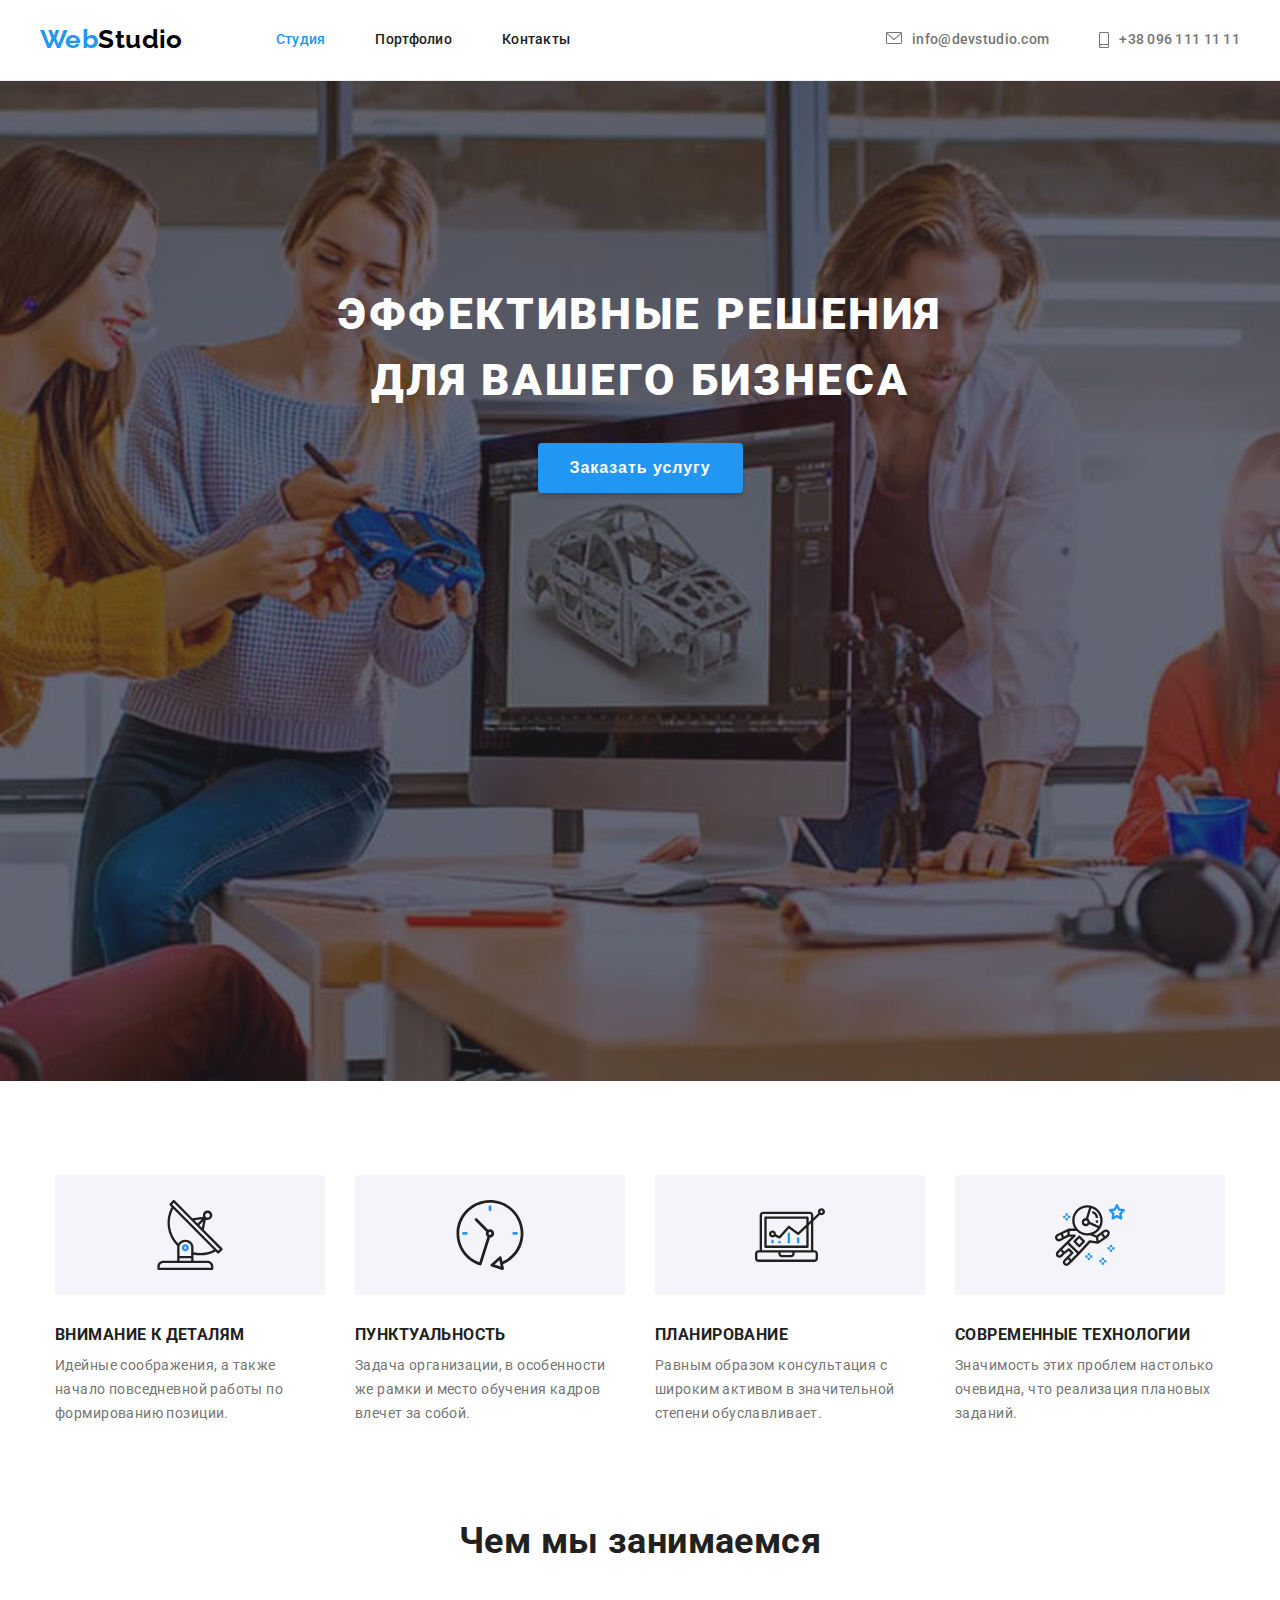
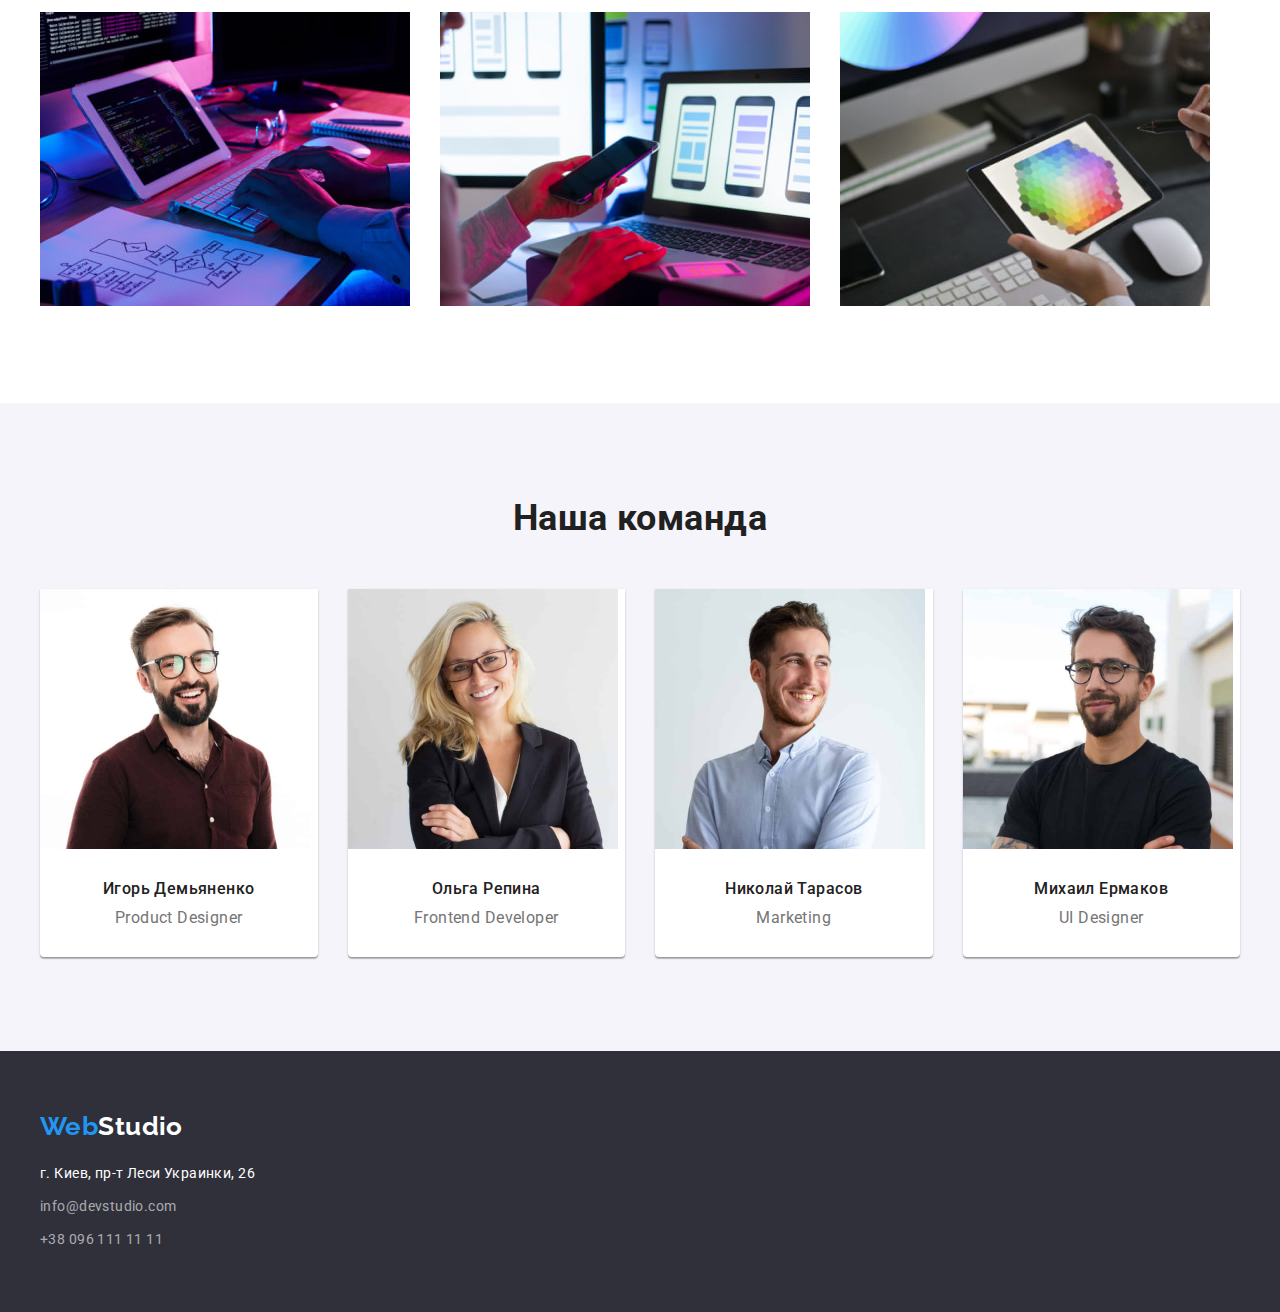
==== index.html @ 9d06c132 "add icons for features" ====
<!DOCTYPE html>
<html lang="ru">
  <head>
    <meta charset="UTF-8" />
    <meta http-equiv="X-UA-Compatible" content="IE=edge" />
    <meta name="viewport" content="width=device-width, initial-scale=1.0" />
    <title>Webstudio</title>
    <link rel="preconnect" href="https://fonts.googleapis.com" />
    <link rel="preconnect" href="https://fonts.gstatic.com" crossorigin />
    <link
      href="https://fonts.googleapis.com/css2?family=Raleway:wght@700&family=Roboto:wght@400;500;700;900&display=swap"
      rel="stylesheet"
    />
    <link
      rel="stylesheet"
      href="https://cdnjs.cloudflare.com/ajax/libs/modern-normalize/1.1.0/modern-normalize.min.css"
      integrity="sha512-wpPYUAdjBVSE4KJnH1VR1HeZfpl1ub8YT/NKx4PuQ5NmX2tKuGu6U/JRp5y+Y8XG2tV+wKQpNHVUX03MfMFn9Q=="
      crossorigin="anonymous"
      referrerpolicy="no-referrer"
    />
    <link rel="stylesheet" href="./css/styles.css " />
  </head>
  <body>
    <!-- Шапка сайта -->
    <header class="header">
      <div class="navigation container">
        <nav class="header-nav">
          <a class="logo logo-header" href="./index.html" lang="en">
            Web<span class="accent-logo">Studio</span>
          </a>
          <ul class="site-nav list">
            <li class="nav-item">
              <a href="./index.html" class="nav-link current link">Студия</a>
            </li>
            <li class="nav-item">
              <a href="./portfolio.html" class="nav-link link">Портфолио</a>
            </li>
            <li class="nav-item">
              <a href="" class="nav-link link">Контакты</a>
            </li>
          </ul>
        </nav>
        <ul class="contacts-nav contacts-nav-menu">
          <li class="contacts-item link">
            <a href="mailto:info@devstudio.com" class="contacts-link contacts-logo-list"
              >info@devstudio.com</a
            >
          </li>
          <li class="contacts-item link">
            <a href="tel:+380961111111" class="contacts-link contacts-logo-phone"
              >+38 096 111 11 11</a
            >
          </li>
        </ul>
      </div>
    </header>

    <main>
      <!-- Герой -->
      <section class="hero overlay">
        <div class="container">
          <h1 class="hero-title">Эффективные решения для вашего бизнеса</h1>
          <button type="button" class="hero-button">Заказать услугу</button>
        </div>
      </section>
      <!--Наши преимущества-->
      <section class="features">
        <div class="container">
          <h2 class="visually-hidden">Особенности</h2>
          <ul class="features-menu list">
            <li class="features-item features-item-antena">
              <h3 class="text-title">Внимание к деталям</h3>
              <p class="text-submit">
                Идейные соображения, а также начало повседневной работы по
                формированию позиции.
              </p>
            </li>
            <li class="features-item features-item-clock">
              <h3 class="text-title">Пунктуальность</h3>
              <p class="text-submit">
                Задача организации, в особенности же рамки и место обучения
                кадров влечет за собой.
              </p>
            </li>
            <li class="features-item features-item-diagram">
              <h3 class="text-title">Планирование</h3>
              <p class="text-submit">
                Равным образом консультация с широким активом в значительной
                степени обуславливает.
              </p>
            </li>
            <li class="features-item features-item-astronavt">
              <h3 class="text-title">Современные технологии</h3>
              <p class="text-submit">
                Значимость этих проблем настолько очевидна, что реализация
                плановых заданий.
              </p>
            </li>
          </ul>
        </div>
      </section>
      <!--Чем мы занимаемся-->
      <section class="work">
        <div class="container">
          <h2 class="work-title">Чем мы занимаемся</h2>
          <ul class="work-menu list">
            <li class="work-image">
              <img
                src="./images/programer-working-his-desk.jpg"
                alt="программист работает за компьютером"
                style="width: 370px; height: 294px"
              />
            </li>
            <li class="work-image">
              <img
                src="./images/designers-are-developing-application-smartphones.jpg"
                alt="дизайнер разрабатывает дизайн для телефона"
                style="width: 370px; height: 294px"
              />
            </li>
            <li class="work-image">
              <img
                src="./images/creative-artist-web-design-with-working-colour.jpg"
                alt="вебдизайнер работает над цветом"
                style="width: 370px; height: 294px"
              />
            </li>
          </ul>
        </div>
      </section>
      <!--Наша команда-->
      <section class="team">
        <div class="container">
          <h2 class="team-title">Наша команда</h2>
          <ul class="menu-team list">
            <li class="team-item">
              <img
                class="card-image"
                src="./images/igor.jpg"
                alt="Игорь Демьяненко"
                style="width: 270px; height: 260px"
              />
              <div class="team-item-card">
                <h3 class="team-heading">Игорь Демьяненко</h3>
                <p lang="en" class="team-text">Product Designer</p>
              </div>
            </li>
            <li class="team-item">
              <img
                class="card-image"
                src="./images/olga.jpg"
                alt="Ольга Репина"
                style="width: 270px; height: 260px"
              />
              <div class="team-item-card">
                <h3 class="team-heading">Ольга Репина</h3>
                <p lang="en" class="team-text">Frontend Developer</p>
              </div>
            </li>
            <li class="team-item">
              <img
                class="card-image"
                src="./images/nicholas.jpg"
                alt="Николай Тарасов"
                style="width: 270px; height: 260px"
              />
              <div class="team-item-card">
                <h3 class="team-heading">Николай Тарасов</h3>
                <p lang="en" class="team-text">Marketing</p>
              </div>
            </li>
            <li class="team-item">
              <img
                class="card-image"
                src="./images/michael.jpg"
                alt="Михаил Ермаков"
                style="width: 270px; height: 260px"
              />
              <div class="team-item-card">
                <h3 class="team-heading">Михаил Ермаков</h3>
                <p lang="en" class="team-text">UI Designer</p>
              </div>
            </li>
          </ul>
        </div>
      </section>
    </main>

    <!--Футер-->
    <footer class="footer">
      <div class="footer-conteiner container">
        <a class="footer-logo logo" href="./index.html" lang="en">
          Web<span class="accent-logo">Studio</span>
        </a>
        <address class="address">
          <ul class="address-menu list">
            <li class="address-item">
              <a
                href="https://www.google.com/maps/place/%D0%B1%D1%83%D0%BB.+%D0%9B%D0%B5%D1%81%D0%B8+%D0%A3%D0%BA%D1%80%D0%B0%D0%B8%D0%BD%D0%BA%D0%B8,+26,+%D0%9A%D0%B8%D0%B5%D0%B2,+02000/@50.4265807,30.5361971,17z/data=!3m1!4b1!4m5!3m4!1s0x40d4cf0e033ecbe9:0x57a4dffefec77da0!8m2!3d50.4265807!4d30.5383858"
                class="link-map"
                target="_blank"
                rel="noopener noreferrer"
              >
                г. Киев, пр-т Леси Украинки, 26</a
              >
            </li>
            <li class="address-item">
              <a href="mailto:info@devstudio.com" class="footer-link"
                >info@devstudio.com
              </a>
            </li>
            <li class="address-item">
              <a href="tel:+380961111111" class="footer-link">
                +38 096 111 11 11
              </a>
            </li>
          </ul>
        </address>
      </div>
    </footer>
  </body>
</html>
---- css/styles.css ----
/*Палитра основных цветов*/
:root {
  --primary-text-color: #757575;
  --title-text-color: #212121;
  --accent-color: #2196f3;
  --hero-but-hover: #188ce8;
  --logo-black-color: #000000;
  --logo-bg-white-color: #ffffff;
  --hero-footer-bg-color: #2f303a;
  --secondary-bg-color: #f5f4fa;
  --button-bg-color: #f5f4fa;
  --work-bg-color: #e5e5e5;
  --border-header: #ececec;
}

h1,
h2,
h3,
h4,
h5,
h6,
p,
ul {
  margin-top: 0;
  margin-bottom: 0;
  padding: 0;
}
.container {
  width: 1200px;
  padding-left: 15px;
  padding-right: 15px;
  margin: 0 auto;
}
/* outline: 2px solid tomato; */
body {
  margin: 0 auto;

  background-color: var(--logo-bg-white-color);
  color: var(--title-text-color);
  font-family: Roboto, sans-serif;
  font-size: 14px;
  letter-spacing: 0.03em;
}
/* hover focus */
.link:hover,
.link:focus,
.contacts-link:hover,
.contacts-link:focus,
.site-nav .link:hover,
.site-nav .link:focus,
.footer .link-map:hover,
.footer .link-map:focus,
.address-menu .footer-link:hover,
.address-menu .footer-link:focus {
  color: var(--accent-color);
}
.link.current {
  color: var(--accent-color);
}
.visually-hidden {
  position: absolute;
  width: 1px;
  height: 1px;
  margin: -1px;
  border: 0;
  padding: 0;
  white-space: nowrap;
  clip-path: inset(100%);
  clip: rect(0 0 0 0);
  overflow: hidden;
}
.link {
  text-decoration: none;
}
/* Шапка сайта */
.logo {
  color: var(--accent-color);
  font-family: Raleway, sans-serif;
  font-weight: 700;
  font-size: 26px;
  line-height: 1.19;
  text-decoration: none;
}
.accent-logo {
  color: var(--logo-black-color);
}
.footer .accent-logo {
  color: var(--logo-bg-white-color);
}
.header {
  border-bottom: 1px solid;
  border-color: var(--border-header);
}
.navigation {
  display: flex;
  align-items: center;
}
/*Навигация */
.header-nav {
  display: flex;
  align-items: center;
}
.logo-header {
  padding-top: 24px;
  padding-bottom: 25px;
}
.site-nav {
  display: flex;
  margin-left: 93px;
}
.site-nav .nav-item:not(:last-child) {
  margin-right: 50px;
}
.nav-link,
.contacts-link {
  display: block;
  padding-top: 32px;
  padding-bottom: 32px;

  font-weight: 500;
  font-size: 14px;
  line-height: 1.14;
  letter-spacing: 0.02em;
  color: var(--title-text-color);
}

.contacts-nav,
.contacts-link {
  display: inline-flex;
  color: var(--primary-text-color);
  text-decoration: none;
  list-style: none;
}
.contacts-link::before {
  content: '';
  width: 16px;
  height: 12px;
  margin-right: 10px;
  background-repeat: no-repeat;
  background-color: #fff;
  background-size: contain;
}
.contacts-logo-list::before {
  background-image: url(../images/background-images/envelope.svg);
}
.contacts-logo-phone::before {
  background-image: url(../images/background-images/smartphone.svg);
  width: 10px;
  height: 16px;
}
.contacts-nav-menu {
  display: flex;
  margin-left: auto;
}
.contacts-nav-menu .contacts-item:not(:last-child) {
  margin-right: 50px;
}
.current {
  color: var(--accent-color);
}

/*Герой*/
.hero,
.footer {
  background-color: var(--hero-footer-bg-color);
}
.hero {
  display: flex;
  flex-direction: column;
  padding-top: 200px;
  padding-bottom: 200px;
  margin-top: 0;
  /* margin-bottom: 94px; */
  min-height: 600px;
  text-align: center;
}
.overlay {
  max-width: 1600px;
  margin-left: auto;
  margin-right: auto;
  height: 600px;
  background-image: linear-gradient(
      to right,
      rgba(47, 48, 58, 0.4),
      rgba(47, 48, 58, 0.4)
    ),
    url('../images/./background-images/team.jpg');
  background-repeat: no-repeat;
  background-position: center;
  background-size: cover;
  /* outline: 1px solid black */
}
.hero-title {
  width: 696px;
  min-height: 120px;
  margin: 0 auto 30px auto;

  color: var(--logo-bg-white-color);
  font-weight: 900;
  font-size: 44px;
  line-height: 1.5;
  letter-spacing: 0.06em;
  text-transform: uppercase;
}
.hero-button {
  padding: 10px 32px;
  min-height: 50px;

  background-color: var(--accent-color);
  color: var(--logo-bg-white-color);
  font-weight: 700;
  font-size: 16px;
  line-height: 1.87;
  letter-spacing: 0.06em;
  cursor: pointer;
  border: transparent;
  border-radius: 4px;
  text-align: center;
  box-shadow: 0px 4px 4px rgba(0, 0, 0, 0.15);
}
.hero-button:hover,
.hero-button:focus {
  color: var(--logo-bg-white-color);
  background-color: var(--hero-but-hover);
}
/*Наши преимущества*/
.list,
.team,
.filter,
.work-list {
  list-style: none;
}
.features {
  padding-top: 94px;
  padding-bottom: 94px;
}
.features-menu {
  display: flex;
  justify-content: center;
  padding: 0;
}
.features-item {
  width: 270px;
}
.features-item::before {
  display: block;
  content: '';
  height: 120px;
  background-size: auto;
  margin-bottom: 30px;
  background-repeat: no-repeat;
  background-position: center;
  background-color: var(--button-bg-color);
  border-radius: 4px;
}
.features-item-antena::before {
  background-image: url(../images/background-images/antenna.svg);
}
.features-item-clock::before {
  background-image: url(../images/background-images/clock.svg);
}
.features-item-diagram::before {
  background-image: url(../images/background-images/diagram.svg);
}
.features-item-astronavt::before {
  background-image: url(../images/background-images/astronaut.svg);
}
.features-menu .features-item:not(:last-child) {
  margin-right: 30px;
}
.text-title {
  margin-bottom: 10px;

  font-weight: 700;
  line-height: 1.17;
  text-transform: uppercase;
}
.text-submit {
  line-height: 1.71;
  color: var(--primary-text-color);
}

/*Чем мы занимаемся*/
.work {
  padding-bottom: 94px;
}
.work-title {
  margin-bottom: 50px;

  font-weight: 700;
  font-size: 36px;
  line-height: 1.17;
  text-align: center;
}
.work-menu {
  display: flex;
  text-align: center;
  margin: 0px -30px 0px 0px;
  padding: 0px;
}
.work-menu .work-image:not(:last-child) {
  margin-right: 30px;
}
.work-image {
  display: block;
  height: auto;
}
.text-submite {
  color: var(--primary-text-color);
  line-height: 1.71;
}
/*Наша команда*/
.team {
  padding-top: 94px;
  padding-bottom: 94px;

  background-color: var(--secondary-bg-color);
}
.team-title {
  min-height: 42px;
  margin-bottom: 50px;
  font-weight: 700;
  font-size: 36px;
  line-height: 1.17;
  text-align: center;
}
.menu-team {
  display: flex;
  margin-left: -30px;
  margin-bottom: -30px;
}
.team-item {
  flex-basis: calc(100% / 4 - 30px);
  margin-left: 30px;
  margin-bottom: 30px;
  background-color: var(--logo-bg-white-color);
  width: 270px;
  border-radius: 0px 0px 4px 4px;
  box-shadow: 0px 1px 3px rgba(0, 0, 0, 0.12), 0px 1px 1px rgba(0, 0, 0, 0.14),
    0px 2px 1px rgba(0, 0, 0, 0.2);
}
.team-item-card {
  padding-top: 30px;
  padding-bottom: 30px;
}
.card-image {
  display: block;
}
.team-heading {
  margin-bottom: 10px;
  font-weight: 500;
  font-size: 16px;
  line-height: 1.19;
  text-align: center;
  color: var(--title-text-color);
}
.team-text {
  font-size: 16px;
  line-height: 1.19;
  color: var(--primary-text-color);
  margin: 0;
  text-align: center;
}

/*Портфолио*/
.portfolio {
  padding-top: 94px;
  padding-bottom: 94px;
}
.filter {
  display: flex;
  justify-content: center;
  margin-bottom: 50px;
  list-style: none;
}
.filter-item:not(:last-child) {
  margin-right: 8px;
}
.text-portfolio {
  font-size: 16px;
  line-height: 1.87;
  color: var(--primary-text-color);
}
/* Кнопки */
.button {
  font-family: 'Roboto';
  font-weight: 500;
  line-height: 1.63;
  border-radius: 4px;
  padding: 6px 22px;
  min-width: 73px;
  /* display: inline-block; */
  border: none;
  color: var(--logo-bg-white-color);
  background-color: var(--accent-color);
  text-align: center;
  cursor: pointer;
}
.button-primary,
.button-secondary {
  font-weight: 500;
  font-size: 16px;
  line-height: 1.62;
  letter-spacing: 0.03em;
}
.button-primary:hover,
.button-primary:focus {
  background-color: var(--button-bg-color);
  color: var(--title-text-color);
  box-shadow: 0px 3px 1px rgba(0, 0, 0, 0.1), 0px 1px 2px rgba(0, 0, 0, 0.08),
    0px 2px 2px rgba(0, 0, 0, 0.12);
}
.button-secondary:hover,
.button-secondary:focus {
  color: var(--logo-bg-white-color);
  background-color: var(--accent-color);
  box-shadow: 0px 3px 1px rgba(0, 0, 0, 0.1), 0px 1px 2px rgba(0, 0, 0, 0.08),
    0px 2px 2px rgba(0, 0, 0, 0.12);
}
.button-secondary {
  color: var(--title-text-color);
  background-color: var(--button-bg-color);
}

/* Наши роботы */

.work-list {
  display: flex;
  flex-wrap: wrap;
  margin-left: -30px;
  margin-bottom: -30px;
  list-style: none;
}
.work-list-item {
  flex-basis: calc(100% / 3 - 30px);
  margin-left: 30px;
  margin-bottom: 30px;
}
/* .work-list-item:nth-child(3n) {
  margin-right: 0;
}
.work-list-item:nth-last-child(- n + 3) {
  margin-bottom: 0;
} */
.work-portfolio-image {
  display: block;
}
.title-portfolio {
  font-weight: 700;
  font-size: 18px;
  line-height: 2;
  letter-spacing: 0.06em;
}

.description-card-wrapper {
  padding: 20px 24px;
  border-left: 1px solid #eeeeee;
  border-right: 1px solid #eeeeee;
  border-bottom: 1px solid #eeeeee;
}
.footer {
  padding-top: 60px;
  padding-bottom: 60px;

  background-color: var(--hero-footer-bg-color);
}
.footer-logo {
  display: block;
  color: var(--accent-color);
  margin-bottom: 20px;
}
.address {
  font-style: normal;
  font-size: 14px;
  line-height: 1.71;
}
.address-item:not(:last-child) {
  margin-bottom: 9px;
}
.address .link-map {
  color: var(--logo-bg-white-color);
  text-decoration: none;
}
.address-menu .footer-link {
  text-decoration: none;
  color: rgba(255, 255, 255, 0.6);
}
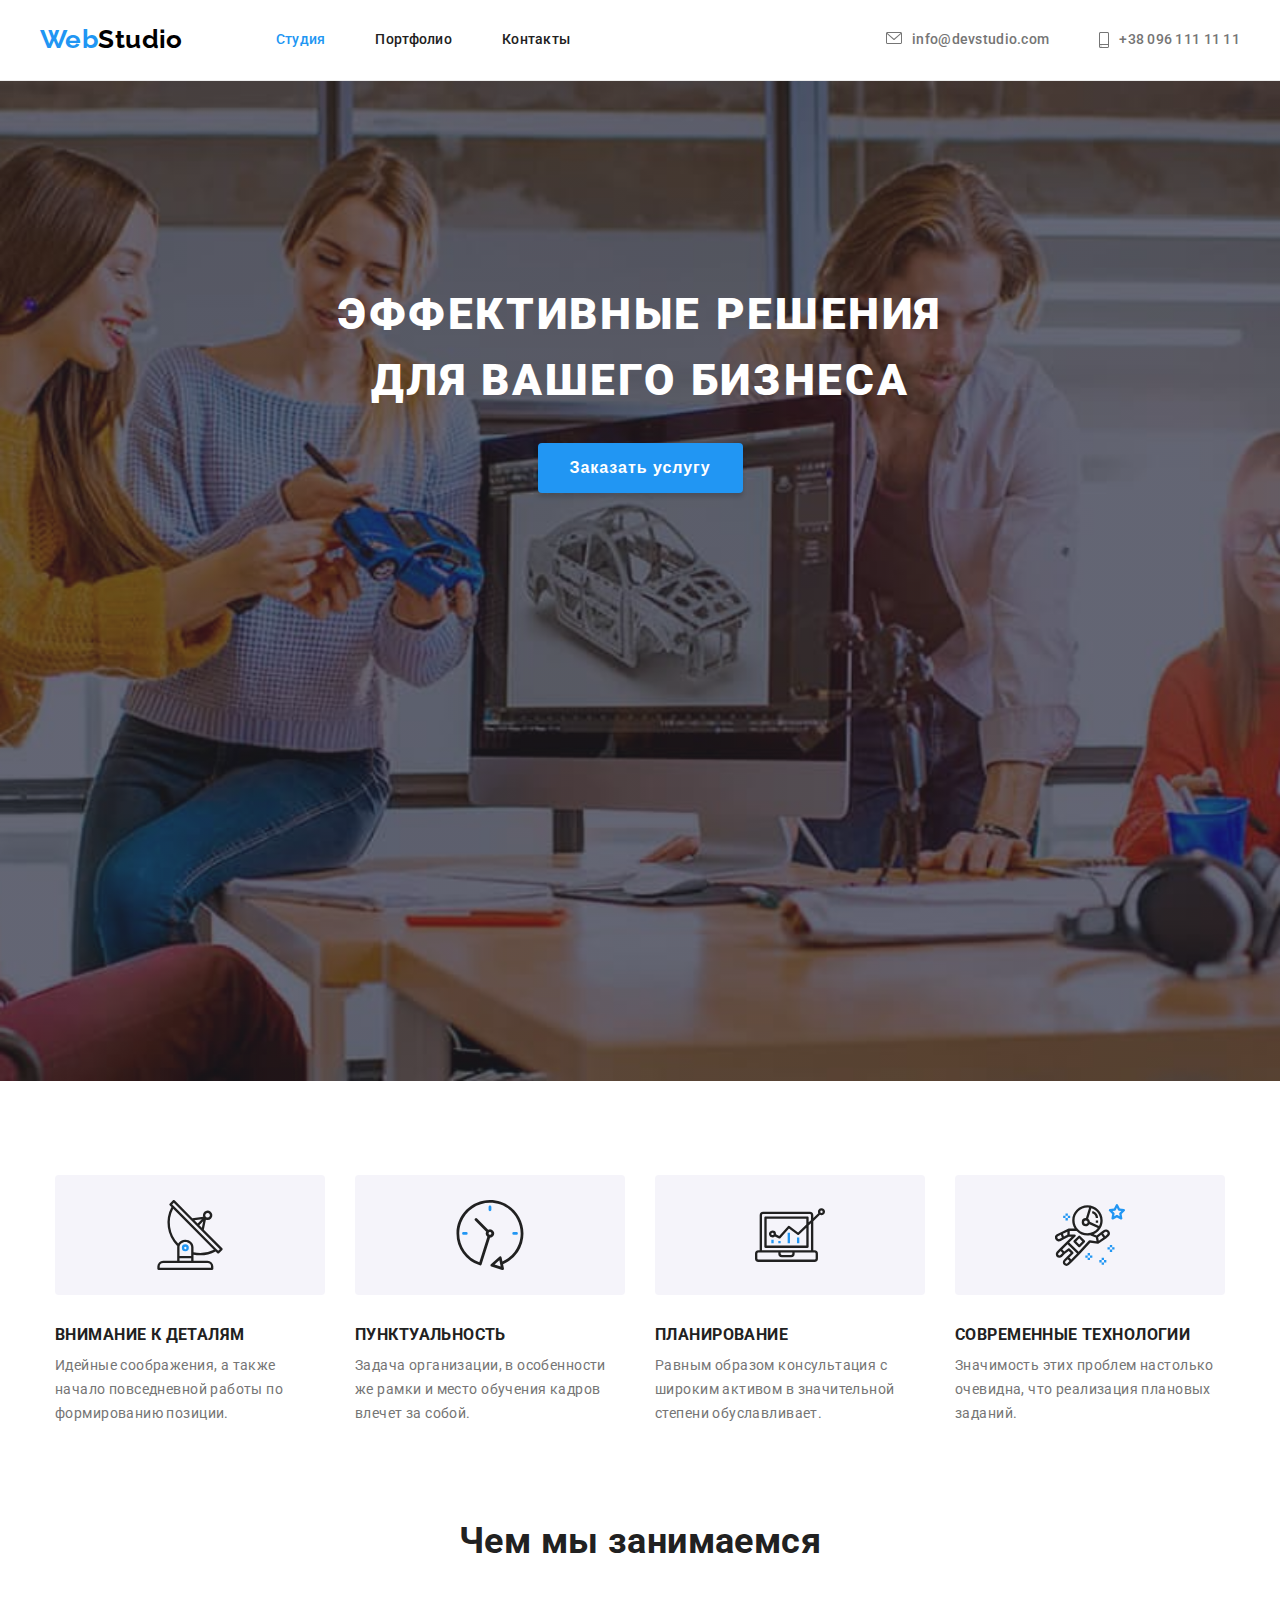
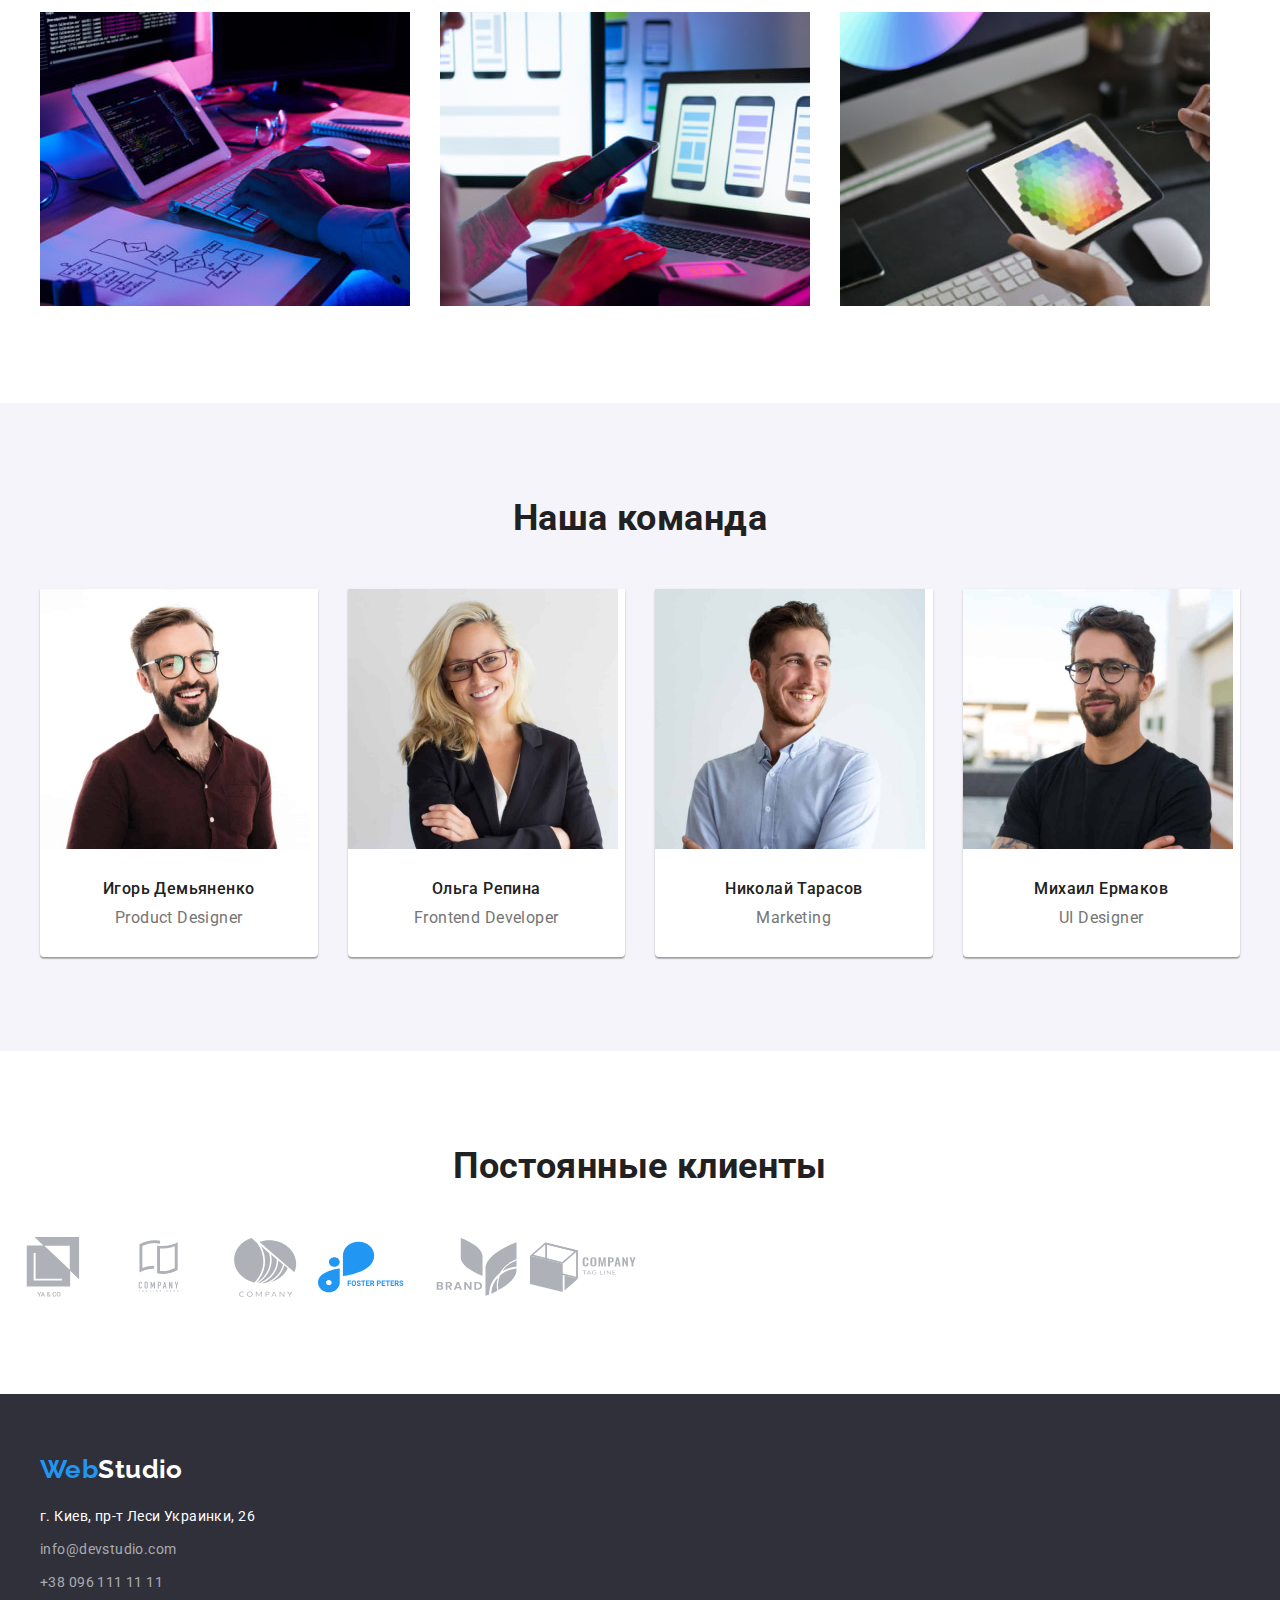
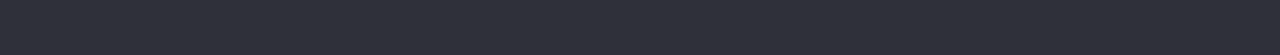
==== commit db5ec136: "add sections clients" ====
--- a/index.html
+++ b/index.html
@@ -42,12 +42,16 @@
         </nav>
         <ul class="contacts-nav contacts-nav-menu">
           <li class="contacts-item link">
-            <a href="mailto:info@devstudio.com" class="contacts-link contacts-logo-list"
+            <a
+              href="mailto:info@devstudio.com"
+              class="contacts-link contacts-logo-list"
               >info@devstudio.com</a
             >
           </li>
           <li class="contacts-item link">
-            <a href="tel:+380961111111" class="contacts-link contacts-logo-phone"
+            <a
+              href="tel:+380961111111"
+              class="contacts-link contacts-logo-phone"
               >+38 096 111 11 11</a
             >
           </li>
@@ -144,7 +148,18 @@
                 <h3 class="team-heading">Игорь Демьяненко</h3>
                 <p lang="en" class="team-text">Product Designer</p>
               </div>
-            </li>
+              <!-- <div class="social">
+                <ul class="list social-item">
+                    <li class="social-box">
+                        <a href="" class="social-link">
+                            <svg class="social-icon" width="20" height="20">
+                                
+                            </svg>
+                        </a>
+                    </li>
+            </li> -->
+            </li>
+
             <li class="team-item">
               <img
                 class="card-image"
@@ -156,6 +171,15 @@
                 <h3 class="team-heading">Ольга Репина</h3>
                 <p lang="en" class="team-text">Frontend Developer</p>
               </div>
+              <!-- <div class="social">
+                <ul class="list social-item">
+                    <li class="social-box">
+                        <a href="" class="social-link">
+                            <svg class="social-icon" width="20" height="20">
+                                
+                            </svg>
+                        </a>
+                    </li> -->
             </li>
             <li class="team-item">
               <img
@@ -168,6 +192,15 @@
                 <h3 class="team-heading">Николай Тарасов</h3>
                 <p lang="en" class="team-text">Marketing</p>
               </div>
+              <!-- <div class="social">
+                <ul class="list social-item">
+                    <li class="social-box">
+                        <a href="" class="social-link">
+                            <svg class="social-icon" width="20" height="20">
+                               
+                            </svg>
+                        </a>
+                    </li> -->
             </li>
             <li class="team-item">
               <img
@@ -180,6 +213,67 @@
                 <h3 class="team-heading">Михаил Ермаков</h3>
                 <p lang="en" class="team-text">UI Designer</p>
               </div>
+              <!-- <div class="social">
+                <ul class="list social-item">
+                    <li class="social-box">
+                        <a href="" class="social-link">
+                            <svg class="social-icon" width="20" height="20">
+                               
+                            </svg>
+                        </a>
+                    
+            </li> -->
+            </li>
+          </ul>
+        </div>
+      </section>
+      <section class="clients">
+        <div class="conteiner">
+          <h2 class="clients-title">Постоянные клиенты</h2>
+          <ul class="client-menu list">
+            <li>
+              <a href="">
+                <svg class="client-icon">
+                  <use href="./images/symbol-defs.svg#icon-union"></use>
+                </svg>
+              </a>
+            </li>
+            <li>
+              <a href="">
+                <svg class="client-icon">
+                  <use
+                    href="./images/symbol-defs.svg#icon-company-tag-line"
+                  ></use>
+                </svg>
+              </a>
+            </li>
+            <li>
+              <a href="">
+                <svg class="client-icon">
+                  <use href="./images/symbol-defs.svg#icon-group"></use>
+                </svg>
+              </a>
+            </li>
+            <li>
+              <a href="">
+                <svg class="client-icon">
+                  <use href="./images/symbol-defs.svg#icon-foster-peters"></use>
+                </svg>
+              </a>
+            </li>
+            <li>
+              <a href="">
+                <svg class="client-icon">
+                  <use href="./images/symbol-defs.svg#icon-brand"></use>
+                </svg>
+              </a>
+            </li>
+            <li>
+              <a href="">
+                <svg class="client-icon">
+                  <use href="./images/symbol-defs.svg#icon-tag-line"></use>
+                </svg>
+              </a>
             </li>
           </ul>
         </div>
--- a/css/styles.css
+++ b/css/styles.css
@@ -284,7 +284,9 @@
 .work {
   padding-bottom: 94px;
 }
-.work-title {
+.work-title,
+.team-title,
+.clients-title {
   margin-bottom: 50px;
 
   font-weight: 700;
@@ -292,6 +294,7 @@
   line-height: 1.17;
   text-align: center;
 }
+
 .work-menu {
   display: flex;
   text-align: center;
@@ -315,14 +318,6 @@
   padding-bottom: 94px;
 
   background-color: var(--secondary-bg-color);
-}
-.team-title {
-  min-height: 42px;
-  margin-bottom: 50px;
-  font-weight: 700;
-  font-size: 36px;
-  line-height: 1.17;
-  text-align: center;
 }
 .menu-team {
   display: flex;
@@ -346,6 +341,37 @@
 .card-image {
   display: block;
 }
+/* .social-item {
+  display: flex;
+  justify-content: space-between;
+  margin: 0px;
+  padding: 0px;
+} */
+
+/* .social {
+  padding-bottom: 30px;
+  margin-right: 32px;
+  margin-left: 32px;
+}
+
+.social-box {
+  display: flex;
+  justify-content: center;
+}
+
+.social-link {
+  display: flex;
+  justify-content: center;
+  align-items: center;
+  width: 44px;
+  height: 44px;
+  border-radius: 50%;
+  background-color: var(--white);
+}
+
+.social-link:not(:last-child) {
+  margin-right: 10px;
+} */
 .team-heading {
   margin-bottom: 10px;
   font-weight: 500;
@@ -361,7 +387,13 @@
   margin: 0;
   text-align: center;
 }
-
+/* Наши клиенты */
+.clients {padding-top: 94px;
+padding-bottom: 94px;}
+.client-title {margin-bottom: 50px;}
+.client-menu {display: flex;}
+.client-icon {width: 106px;
+  height: 60px;}
 /*Портфолио*/
 .portfolio {
   padding-top: 94px;
@@ -436,12 +468,6 @@
   margin-left: 30px;
   margin-bottom: 30px;
 }
-/* .work-list-item:nth-child(3n) {
-  margin-right: 0;
-}
-.work-list-item:nth-last-child(- n + 3) {
-  margin-bottom: 0;
-} */
 .work-portfolio-image {
   display: block;
 }
@@ -451,13 +477,13 @@
   line-height: 2;
   letter-spacing: 0.06em;
 }
-
 .description-card-wrapper {
   padding: 20px 24px;
   border-left: 1px solid #eeeeee;
   border-right: 1px solid #eeeeee;
   border-bottom: 1px solid #eeeeee;
 }
+
 .footer {
   padding-top: 60px;
   padding-bottom: 60px;
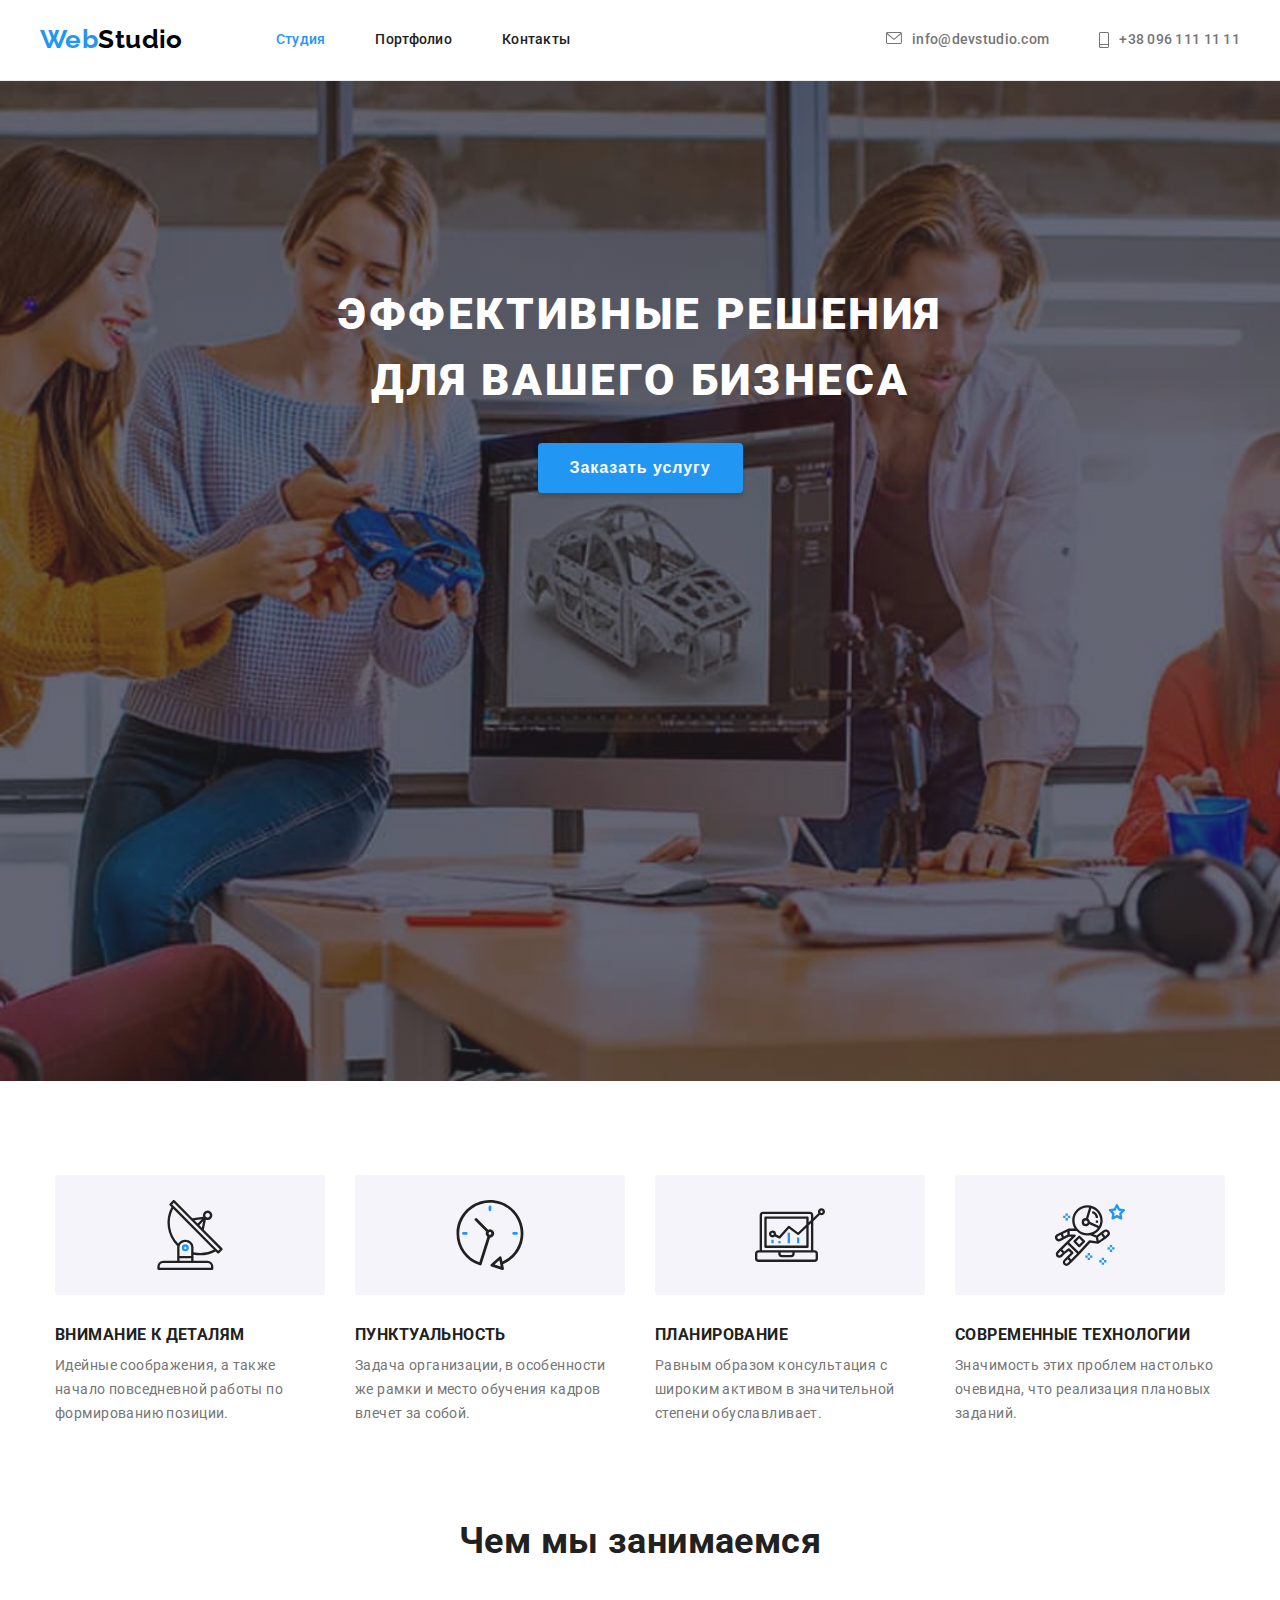
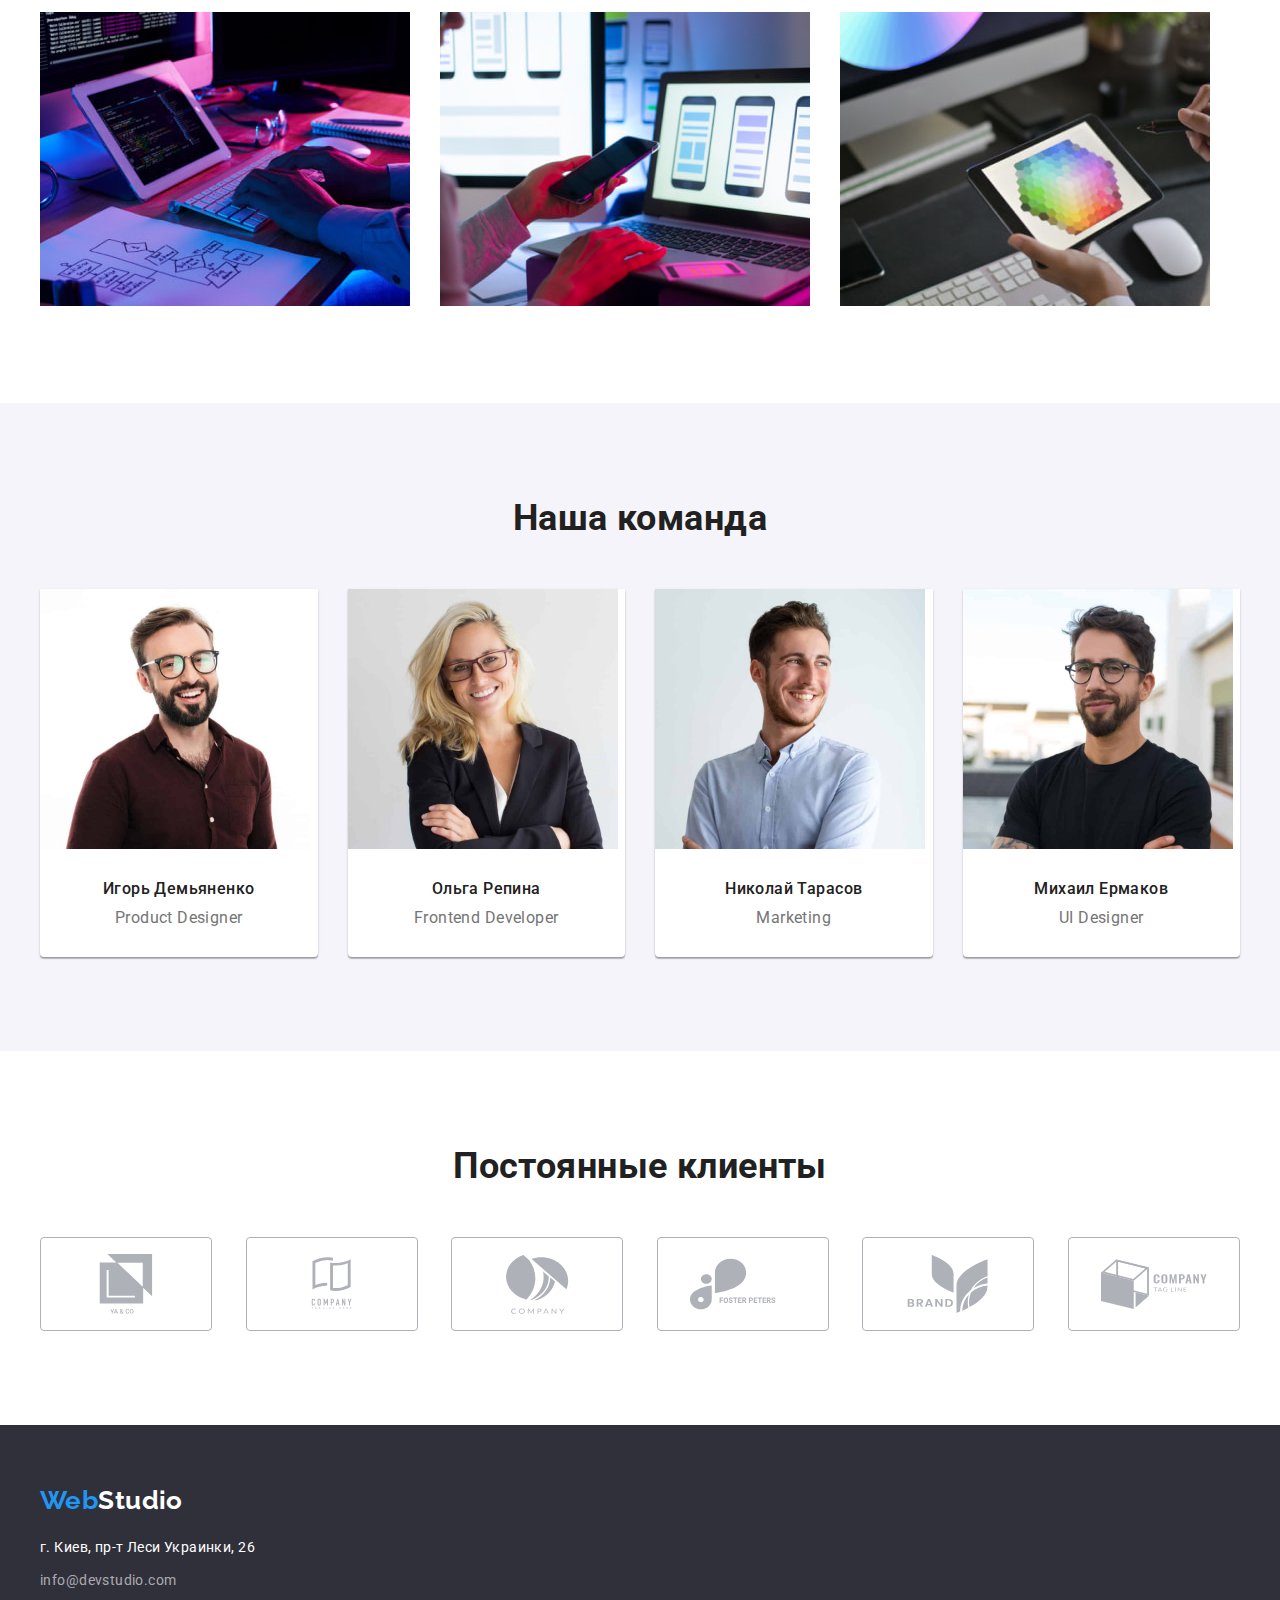
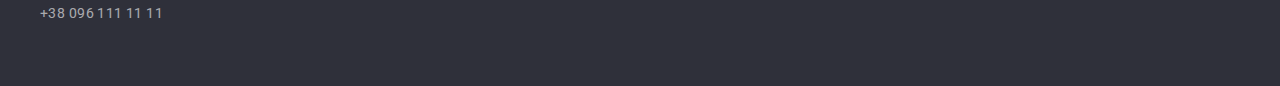
==== commit c8f9de92: "add hover, focus for icons header and clients" ====
--- a/index.html
+++ b/index.html
@@ -45,15 +45,23 @@
             <a
               href="mailto:info@devstudio.com"
               class="contacts-link contacts-logo-list"
-              >info@devstudio.com</a
+            >
+              <svg class="header-icon" width="16" height="12">
+                <use href="./images/symbol-defs.svg#icon-envelope"></use>
+              </svg>
+              info@devstudio.com</a
             >
           </li>
           <li class="contacts-item link">
             <a
               href="tel:+380961111111"
               class="contacts-link contacts-logo-phone"
-              >+38 096 111 11 11</a
             >
+              <svg class="header-icon" width="10" height="16">
+                <use href="./images/symbol-defs.svg#icon-smartphone"></use>
+              </svg>
+              +38 096 111 11 11
+            </a>
           </li>
         </ul>
       </div>
@@ -228,18 +236,18 @@
         </div>
       </section>
       <section class="clients">
-        <div class="conteiner">
+        <div class="container">
           <h2 class="clients-title">Постоянные клиенты</h2>
           <ul class="client-menu list">
-            <li>
-              <a href="">
+            <li class="client-item">
+              <a href="" class="client-link">
                 <svg class="client-icon">
                   <use href="./images/symbol-defs.svg#icon-union"></use>
                 </svg>
               </a>
             </li>
-            <li>
-              <a href="">
+            <li class="client-item">
+              <a href="" class="client-link">
                 <svg class="client-icon">
                   <use
                     href="./images/symbol-defs.svg#icon-company-tag-line"
@@ -247,29 +255,29 @@
                 </svg>
               </a>
             </li>
-            <li>
-              <a href="">
+            <li class="client-item">
+              <a href="" class="client-link">
                 <svg class="client-icon">
                   <use href="./images/symbol-defs.svg#icon-group"></use>
                 </svg>
               </a>
             </li>
-            <li>
-              <a href="">
+            <li class="client-item">
+              <a href="" class="client-link">
                 <svg class="client-icon">
                   <use href="./images/symbol-defs.svg#icon-foster-peters"></use>
                 </svg>
               </a>
             </li>
-            <li>
-              <a href="">
+            <li class="client-item">
+              <a href="" class="client-link">
                 <svg class="client-icon">
                   <use href="./images/symbol-defs.svg#icon-brand"></use>
                 </svg>
               </a>
             </li>
-            <li>
-              <a href="">
+            <li class="client-item">
+              <a href="" class="client-link">
                 <svg class="client-icon">
                   <use href="./images/symbol-defs.svg#icon-tag-line"></use>
                 </svg>
--- a/css/styles.css
+++ b/css/styles.css
@@ -11,6 +11,7 @@
   --button-bg-color: #f5f4fa;
   --work-bg-color: #e5e5e5;
   --border-header: #ececec;
+  --border-client: #afb1b8;
 }
 
 h1,
@@ -54,6 +55,7 @@
 .address-menu .footer-link:focus {
   color: var(--accent-color);
 }
+
 .link.current {
   color: var(--accent-color);
 }
@@ -131,7 +133,15 @@
   text-decoration: none;
   list-style: none;
 }
-.contacts-link::before {
+.header-icon {
+  fill: var(--primary-text-color);
+  margin-right: 10px;
+}
+.contacts-link:hover .header-icon,
+.contacts-link:focus .header-icon {
+  fill: var(--accent-color);
+}
+/* .contacts-link::before {
   content: '';
   width: 16px;
   height: 12px;
@@ -146,8 +156,8 @@
 .contacts-logo-phone::before {
   background-image: url(../images/background-images/smartphone.svg);
   width: 10px;
-  height: 16px;
-}
+  height: 16px; */
+
 .contacts-nav-menu {
   display: flex;
   margin-left: auto;
@@ -388,12 +398,48 @@
   text-align: center;
 }
 /* Наши клиенты */
-.clients {padding-top: 94px;
-padding-bottom: 94px;}
-.client-title {margin-bottom: 50px;}
-.client-menu {display: flex;}
-.client-icon {width: 106px;
-  height: 60px;}
+.clients {
+  padding-top: 94px;
+  padding-bottom: 94px;
+}
+.client-title {
+  margin-bottom: 50px;
+}
+.client-menu {
+  display: flex;
+  justify-content: space-between;
+  margin: 0px;
+  padding: 0px;
+}
+.client-item {
+  display: block;
+  flex-basis: calc(100% / 6 - 30px);
+}
+.client-link {
+  display: flex;
+  justify-content: center;
+  align-items: center;
+  width: 170px;
+  height: 92px;
+  border: 1px solid var(--border-client);
+  border-radius: 4px;
+}
+.client-item:not(:last-child) {
+  margin-right: 30px;
+}
+.client-icon {
+  width: 106px;
+  height: 60px;
+  /* fill: rebeccapurple */
+  fill: var(--border-client);
+}
+.client-link:hover,
+.client-link:focus {
+  border-color: var(--accent-color);
+}
+.client-item:hover .client-icon,
+.client-item:focus .client-icon { fill: var(--accent-color);
+}
 /*Портфолио*/
 .portfolio {
   padding-top: 94px;
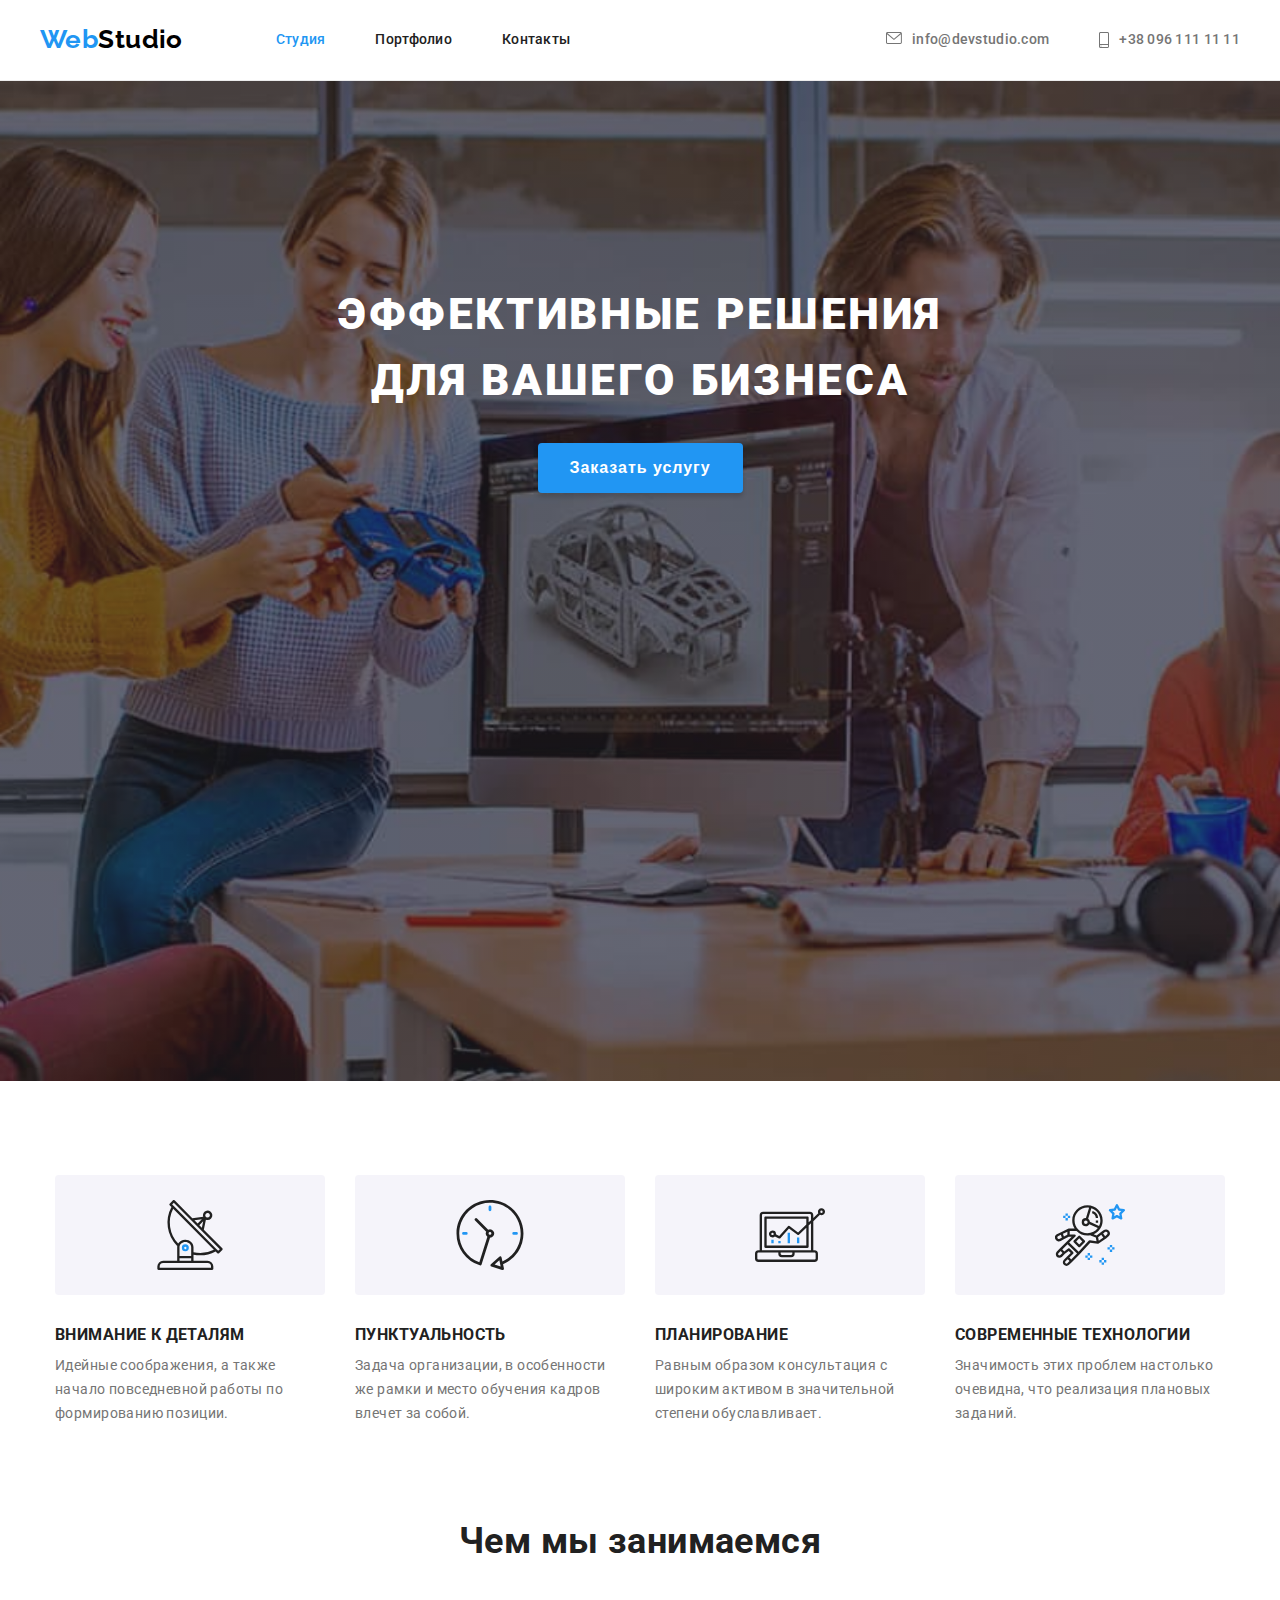
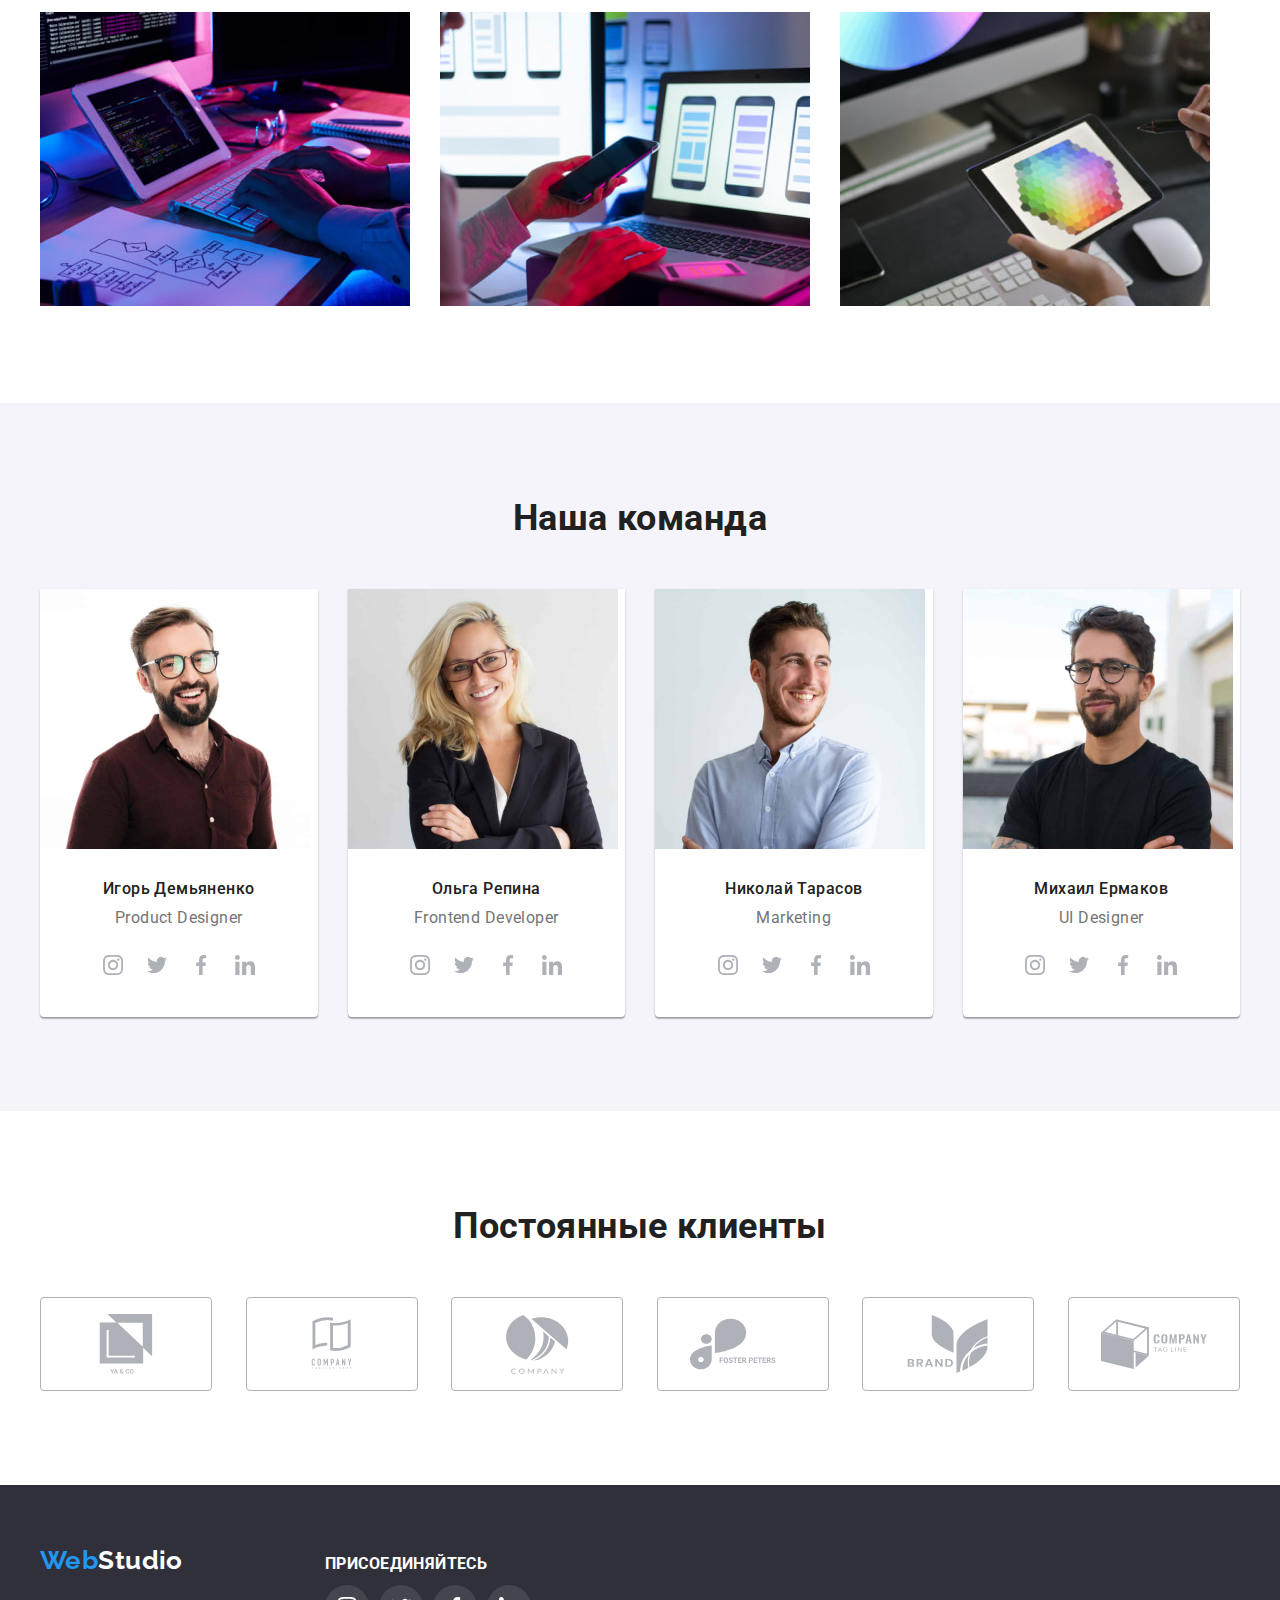
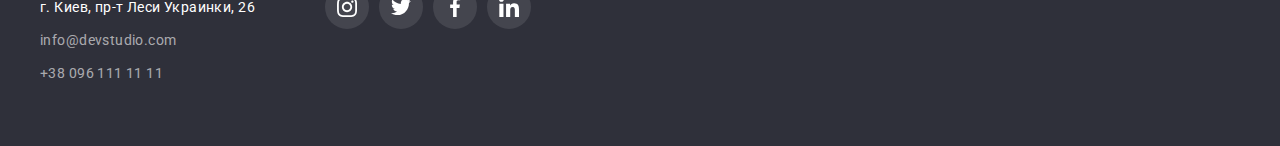
==== commit 7e9aaf23: "add hover for portfolio" ====
--- a/index.html
+++ b/index.html
@@ -47,10 +47,10 @@
               class="contacts-link contacts-logo-list"
             >
               <svg class="header-icon" width="16" height="12">
-                <use href="./images/symbol-defs.svg#icon-envelope"></use>
+                <use href="./images/symbol-defs.svg#icon-leter"></use>
               </svg>
-              info@devstudio.com</a
-            >
+              info@devstudio.com</a>
+            
           </li>
           <li class="contacts-item link">
             <a
@@ -155,19 +155,44 @@
               <div class="team-item-card">
                 <h3 class="team-heading">Игорь Демьяненко</h3>
                 <p lang="en" class="team-text">Product Designer</p>
+                <ul class="list team-social-menu">
+                  <li class="social-item">
+                    <a href="" class="social-link">
+                      <svg class="social-icon" width="20" height="20">
+                        <use
+                          href="./images/symbol-defs.svg#icon-instagram"
+                        ></use>
+                      </svg>
+                    </a>
+                  </li>
+                  <li class="social-item">
+                    <a href="" class="social-link">
+                      <svg class="social-icon" width="20" height="20">
+                        <use href="./images/symbol-defs.svg#icon-twitter"></use>
+                      </svg>
+                    </a>
+                  </li>
+                  <li class="social-item">
+                    <a href="" class="social-link">
+                      <svg class="social-icon" width="20" height="20">
+                        <use
+                          href="./images/symbol-defs.svg#icon-facebook"
+                        ></use>
+                      </svg>
+                    </a>
+                  </li>
+                  <li class="social-item">
+                    <a href="" class="social-link">
+                      <svg class="social-icon" width="20" height="20">
+                        <use
+                          href="./images/symbol-defs.svg#icon-linkedin"
+                        ></use>
+                      </svg>
+                    </a>
+                  </li>
+                </ul>
               </div>
-              <!-- <div class="social">
-                <ul class="list social-item">
-                    <li class="social-box">
-                        <a href="" class="social-link">
-                            <svg class="social-icon" width="20" height="20">
-                                
-                            </svg>
-                        </a>
-                    </li>
-            </li> -->
-            </li>
-
+            </li>
             <li class="team-item">
               <img
                 class="card-image"
@@ -178,16 +203,38 @@
               <div class="team-item-card">
                 <h3 class="team-heading">Ольга Репина</h3>
                 <p lang="en" class="team-text">Frontend Developer</p>
-              </div>
-              <!-- <div class="social">
-                <ul class="list social-item">
-                    <li class="social-box">
-                        <a href="" class="social-link">
-                            <svg class="social-icon" width="20" height="20">
-                                
-                            </svg>
-                        </a>
-                    </li> -->
+                <ul class="list team-social-menu">
+                  <li class="social-item">
+                    <a href="" class="social-link">
+                      <svg class="social-icon" width="20" height="20">
+                        <use href="./images/symbol-defs.svg#icon-instagram"></use>
+                      </svg>
+                    </a> 
+                  </li>
+                  <li class="social-item">
+                    <a href="" class="social-link">
+                      <svg class="social-icon" width="20" height="20">
+                        <use href="./images/symbol-defs.svg#icon-twitter"></use>
+                      </svg>
+                    </a>
+                  </li>
+                  <li class="social-item">
+                    <a href="" class="social-link">
+                      <svg class="social-icon" width="20" height="20">
+                        <use href="./images/symbol-defs.svg#icon-facebook"></use>
+                      </svg>
+                    </a>
+                  </li>
+                  <li class="social-item">
+                    <a href="" class="social-link">
+                      <svg class="social-icon" width="20" height="20">
+                        <use href="./images/symbol-defs.svg#icon-linkedin"></use>
+                      </svg>
+                    </a>
+                  
+                  </li>
+                </ul> 
+                </div>
             </li>
             <li class="team-item">
               <img
@@ -199,16 +246,38 @@
               <div class="team-item-card">
                 <h3 class="team-heading">Николай Тарасов</h3>
                 <p lang="en" class="team-text">Marketing</p>
+              
+              <ul class="list team-social-menu">
+                <li class="social-item">
+                  <a href="" class="social-link">
+                    <svg class="social-icon" width="20" height="20">
+                      <use href="./images/symbol-defs.svg#icon-instagram"></use>
+                    </svg>
+                  </a> 
+                </li>
+                <li class="social-item">
+                  <a href="" class="social-link">
+                    <svg class="social-icon" width="20" height="20">
+                      <use href="./images/symbol-defs.svg#icon-twitter"></use>
+                    </svg>
+                  </a>
+                </li>
+                <li class="social-item">
+                  <a href="" class="social-link">
+                    <svg class="social-icon" width="20" height="20">
+                      <use href="./images/symbol-defs.svg#icon-facebook"></use>
+                    </svg>
+                  </a>
+                </li>
+                <li class="social-item">
+                  <a href="" class="social-link">
+                    <svg class="social-icon" width="20" height="20">
+                      <use href="./images/symbol-defs.svg#icon-linkedin"></use>
+                    </svg>
+                  </a>
+                </li>
+              </ul> 
               </div>
-              <!-- <div class="social">
-                <ul class="list social-item">
-                    <li class="social-box">
-                        <a href="" class="social-link">
-                            <svg class="social-icon" width="20" height="20">
-                               
-                            </svg>
-                        </a>
-                    </li> -->
             </li>
             <li class="team-item">
               <img
@@ -220,17 +289,37 @@
               <div class="team-item-card">
                 <h3 class="team-heading">Михаил Ермаков</h3>
                 <p lang="en" class="team-text">UI Designer</p>
+              <ul class="list team-social-menu">
+                <li class="social-item">
+                  <a href="" class="social-link">
+                    <svg class="social-icon" width="20" height="20">
+                      <use href="./images/symbol-defs.svg#icon-instagram"></use>
+                    </svg>
+                  </a> 
+                </li>
+                <li class="social-item">
+                  <a href="" class="social-link">
+                    <svg class="social-icon" width="20" height="20">
+                      <use href="./images/symbol-defs.svg#icon-twitter"></use>
+                    </svg>
+                  </a>
+                </li>
+                <li class="social-item">
+                  <a href="" class="social-link">
+                    <svg class="social-icon" width="20" height="20">
+                      <use href="./images/symbol-defs.svg#icon-facebook"></use>
+                    </svg>
+                  </a>
+                </li>
+                <li class="social-item">
+                  <a href="" class="social-link">
+                    <svg class="social-icon" width="20" height="20">
+                      <use href="./images/symbol-defs.svg#icon-linkedin"></use>
+                    </svg>
+                  </a>
+                </li>
+              </ul> 
               </div>
-              <!-- <div class="social">
-                <ul class="list social-item">
-                    <li class="social-box">
-                        <a href="" class="social-link">
-                            <svg class="social-icon" width="20" height="20">
-                               
-                            </svg>
-                        </a>
-                    
-            </li> -->
             </li>
           </ul>
         </div>
@@ -290,34 +379,69 @@
 
     <!--Футер-->
     <footer class="footer">
-      <div class="footer-conteiner container">
-        <a class="footer-logo logo" href="./index.html" lang="en">
-          Web<span class="accent-logo">Studio</span>
-        </a>
-        <address class="address">
-          <ul class="address-menu list">
-            <li class="address-item">
-              <a
-                href="https://www.google.com/maps/place/%D0%B1%D1%83%D0%BB.+%D0%9B%D0%B5%D1%81%D0%B8+%D0%A3%D0%BA%D1%80%D0%B0%D0%B8%D0%BD%D0%BA%D0%B8,+26,+%D0%9A%D0%B8%D0%B5%D0%B2,+02000/@50.4265807,30.5361971,17z/data=!3m1!4b1!4m5!3m4!1s0x40d4cf0e033ecbe9:0x57a4dffefec77da0!8m2!3d50.4265807!4d30.5383858"
-                class="link-map"
-                target="_blank"
-                rel="noopener noreferrer"
-              >
-                г. Киев, пр-т Леси Украинки, 26</a
-              >
-            </li>
-            <li class="address-item">
-              <a href="mailto:info@devstudio.com" class="footer-link"
-                >info@devstudio.com
-              </a>
-            </li>
-            <li class="address-item">
-              <a href="tel:+380961111111" class="footer-link">
-                +38 096 111 11 11
-              </a>
-            </li>
-          </ul>
-        </address>
+      <div class="footer-container container">
+        <div class="address-container">
+          <a class="footer-logo logo" href="./index.html" lang="en">
+            Web<span class="accent-logo">Studio</span>
+          </a>
+          <address class="address">
+            <ul class="address-menu list">
+              <li class="address-item">
+                <a
+                  href="https://www.google.com/maps/place/%D0%B1%D1%83%D0%BB.+%D0%9B%D0%B5%D1%81%D0%B8+%D0%A3%D0%BA%D1%80%D0%B0%D0%B8%D0%BD%D0%BA%D0%B8,+26,+%D0%9A%D0%B8%D0%B5%D0%B2,+02000/@50.4265807,30.5361971,17z/data=!3m1!4b1!4m5!3m4!1s0x40d4cf0e033ecbe9:0x57a4dffefec77da0!8m2!3d50.4265807!4d30.5383858"
+                  class="link-map"
+                  target="_blank"
+                  rel="noopener noreferrer"
+                >
+                  г. Киев, пр-т Леси Украинки, 26</a
+                >
+              </li>
+              <li class="address-item">
+                <a href="mailto:info@devstudio.com" class="footer-link"
+                  >info@devstudio.com
+                </a>
+              </li>
+              <li class="address-item">
+                <a href="tel:+380961111111" class="footer-link">
+                  +38 096 111 11 11
+                </a>
+              </li>
+            </ul>
+          </address>
+        </div>
+        <div class="social">
+          <h3 class="social-text-title">присоединяйтесь</h3>
+          <ul class="list social-menu">
+            <li class="social-item">
+              <a href="" class="social-link">
+                <svg class="social-icon" width="20" height="20">
+                  <use href="./images/symbol-defs.svg#icon-instagram"></use>
+                </svg>
+              </a>
+            </li>
+            <li class="social-item">
+              <a href="" class="social-link">
+                <svg class="social-icon" width="20" height="20">
+                  <use href="./images/symbol-defs.svg#icon-twitter"></use>
+                </svg>
+              </a>
+            </li>
+            <li class="social-item">
+              <a href="" class="social-link">
+                <svg class="social-icon" width="20" height="20">
+                  <use href="./images/symbol-defs.svg#icon-facebook"></use>
+                </svg>
+              </a>
+            </li>
+            <li class="social-item">
+              <a href="" class="social-link">
+                <svg class="social-icon" width="20" height="20">
+                  <use href="./images/symbol-defs.svg#icon-linkedin"></use>
+                </svg>
+              </a>
+            </li>
+          </ul>
+        </div>
       </div>
     </footer>
   </body>
--- a/css/styles.css
+++ b/css/styles.css
@@ -256,6 +256,7 @@
   display: block;
   content: '';
   height: 120px;
+  fill: var(--title-text-color);
   background-size: auto;
   margin-bottom: 30px;
   background-repeat: no-repeat;
@@ -351,20 +352,20 @@
 .card-image {
   display: block;
 }
-/* .social-item {
+/* Блок соцсетей */
+.social-menu {
   display: flex;
   justify-content: space-between;
   margin: 0px;
   padding: 0px;
-} */
-
-/* .social {
-  padding-bottom: 30px;
-  margin-right: 32px;
-  margin-left: 32px;
-}
-
-.social-box {
+}
+.team-social-menu {
+  display: flex;
+  justify-content: center;
+  margin: 0px;
+  padding: 0px;
+}
+.social-item {
   display: flex;
   justify-content: center;
 }
@@ -376,12 +377,25 @@
   width: 44px;
   height: 44px;
   border-radius: 50%;
-  background-color: var(--white);
-}
-
+  /* background-color: var(--logo-bg-white-color); */
+}
 .social-link:not(:last-child) {
   margin-right: 10px;
-} */
+}
+
+.team .social-icon {
+  fill: var(--border-client);
+}
+.team .social-link:hover,
+.team .social-link:focus {
+  background-color: var(--accent-color);
+  box-shadow: 0px 4px 4px rgba(0, 0, 0, 0.25);
+}
+.team .social-icon:hover,
+.team .social-icon:focus {
+  fill: var(--logo-bg-white-color);
+}
+
 .team-heading {
   margin-bottom: 10px;
   font-weight: 500;
@@ -395,6 +409,7 @@
   line-height: 1.19;
   color: var(--primary-text-color);
   margin: 0;
+  margin-bottom: 16px;
   text-align: center;
 }
 /* Наши клиенты */
@@ -438,7 +453,8 @@
   border-color: var(--accent-color);
 }
 .client-item:hover .client-icon,
-.client-item:focus .client-icon { fill: var(--accent-color);
+.client-item:focus .client-icon {
+  fill: var(--accent-color);
 }
 /*Портфолио*/
 .portfolio {
@@ -514,6 +530,12 @@
   margin-left: 30px;
   margin-bottom: 30px;
 }
+.work-list-item:hover,
+.work-list-item:focus {
+  box-shadow: 0px 1px 1px rgba(0, 0, 0, 0.12), 0px 4px 4px rgba(0, 0, 0, 0.06),
+    1px 4px 6px rgba(0, 0, 0, 0.16);
+    cursor: pointer;
+}
 .work-portfolio-image {
   display: block;
 }
@@ -529,12 +551,18 @@
   border-right: 1px solid #eeeeee;
   border-bottom: 1px solid #eeeeee;
 }
-
+/* Footer */
 .footer {
   padding-top: 60px;
   padding-bottom: 60px;
-
   background-color: var(--hero-footer-bg-color);
+}
+.footer-container {
+  display: flex;
+  align-items: baseline;
+}
+.address-container {
+  margin-right: 70px;
 }
 .footer-logo {
   display: block;
@@ -557,3 +585,28 @@
   text-decoration: none;
   color: rgba(255, 255, 255, 0.6);
 }
+.footer .social {
+  display: block;
+  width: 206px;
+  height: 80px;
+}
+.social-text-title {
+  margin-bottom: 20px;
+  font-weight: 700;
+  line-height: 1.14px;
+  text-transform: uppercase;
+  color: var(--logo-bg-white-color);
+}
+.footer .social-icon {
+  fill: var(--logo-bg-white-color);
+}
+.social-menu {
+  display: flex;
+}
+.footer .social-link {
+  background: rgba(255, 255, 255, 0.1);
+}
+.footer .social-link:hover,
+.footer .social-link:focus {
+  background-color: var(--accent-color);
+}
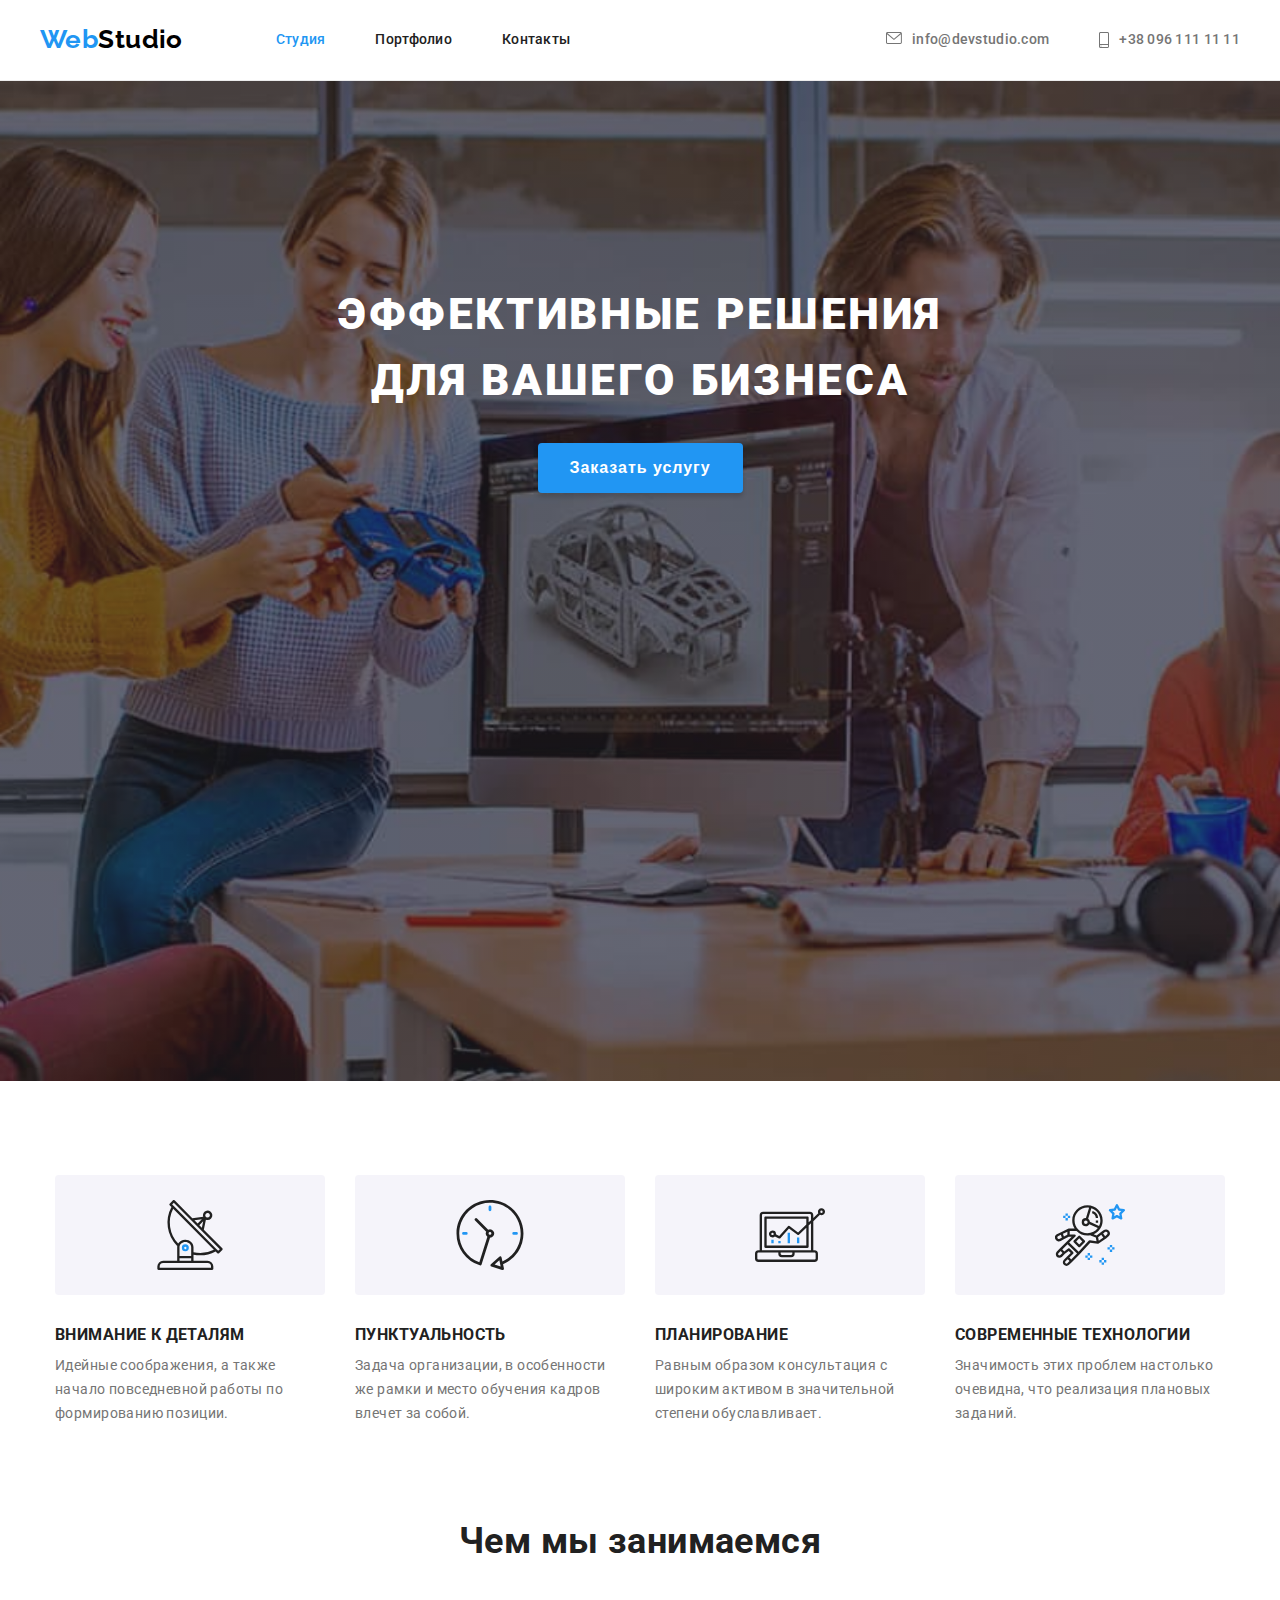
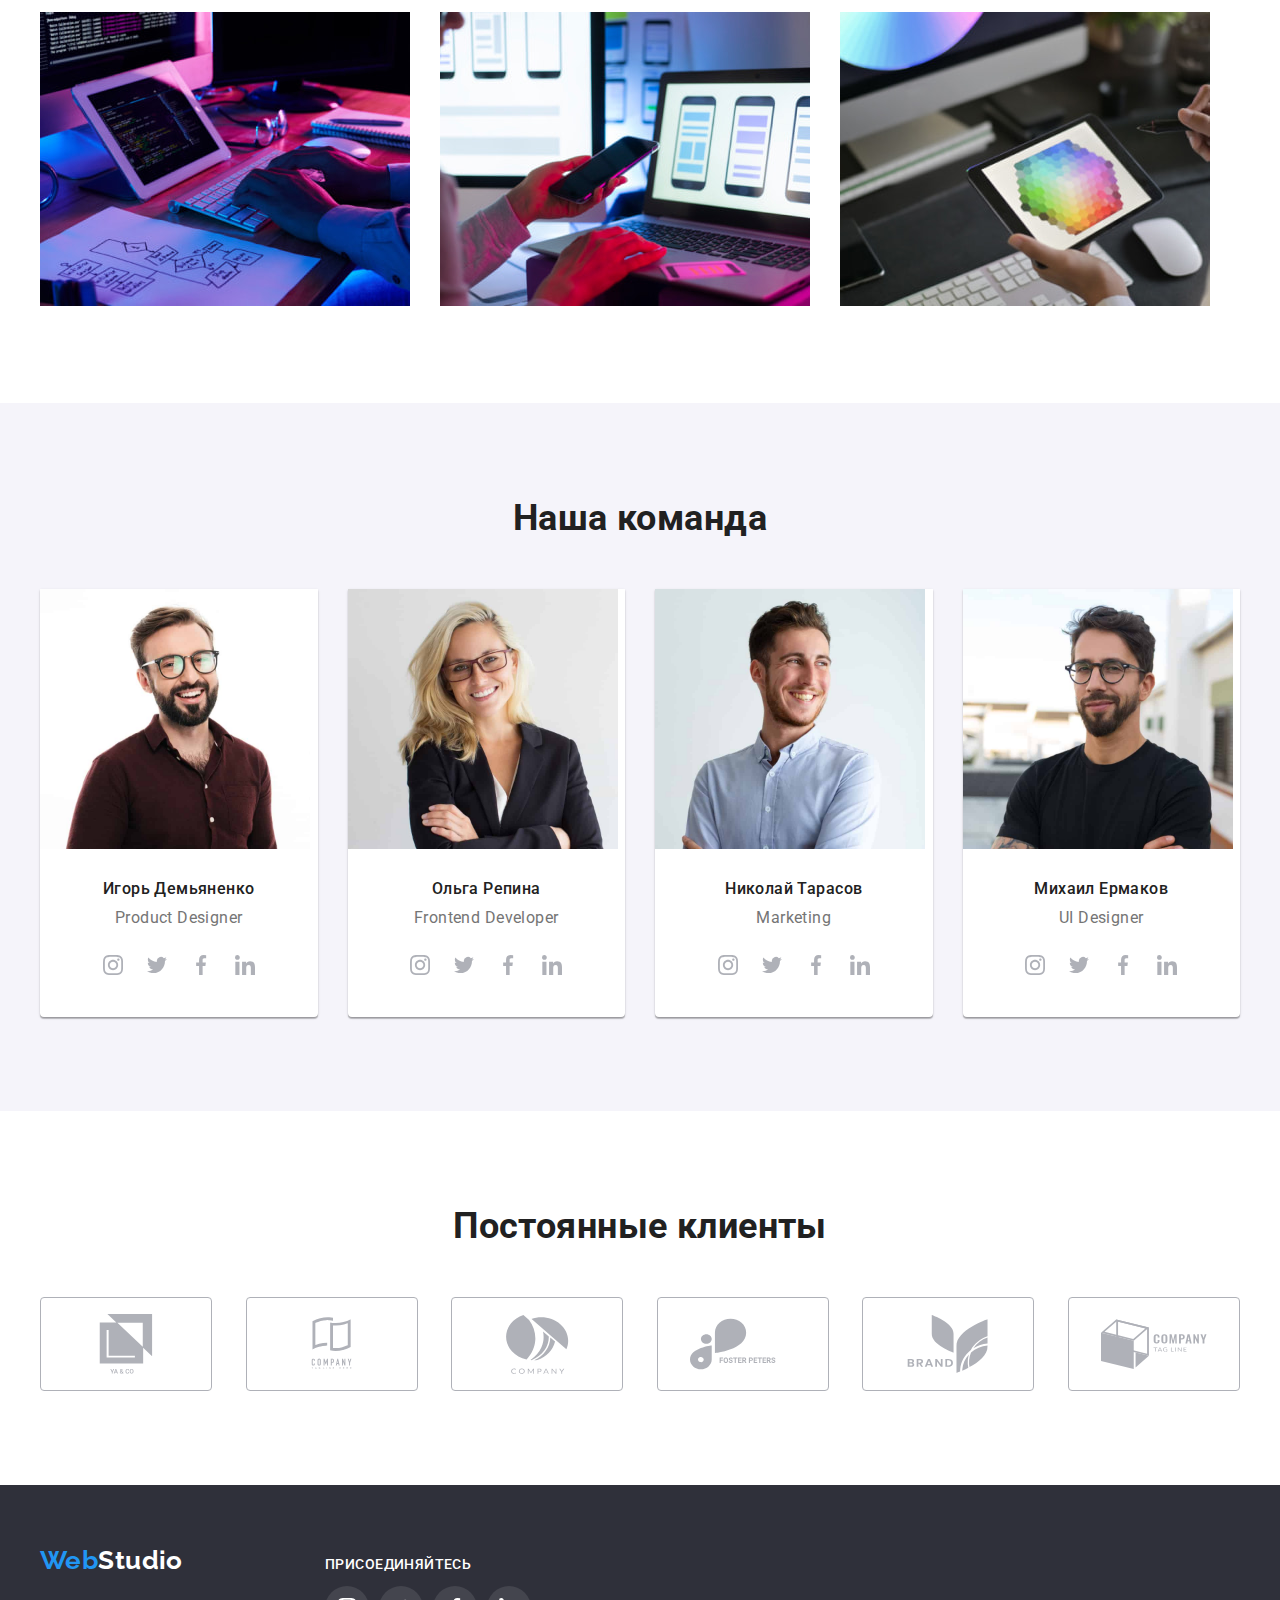
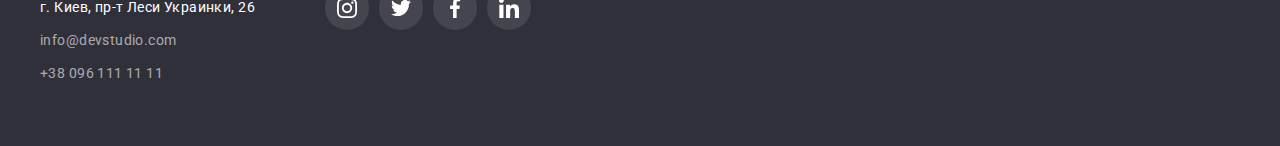
==== commit b69b2354: "fix footer" ====
--- a/index.html
+++ b/index.html
@@ -446,3 +446,4 @@
     </footer>
   </body>
 </html>
+
--- a/css/styles.css
+++ b/css/styles.css
@@ -369,7 +369,6 @@
   display: flex;
   justify-content: center;
 }
-
 .social-link {
   display: flex;
   justify-content: center;
@@ -382,20 +381,19 @@
 .social-link:not(:last-child) {
   margin-right: 10px;
 }
-
 .team .social-icon {
   fill: var(--border-client);
 }
-.team .social-link:hover,
-.team .social-link:focus {
+.social-item:hover,
+.social-item:focus {
   background-color: var(--accent-color);
-  box-shadow: 0px 4px 4px rgba(0, 0, 0, 0.25);
-}
-.team .social-icon:hover,
-.team .social-icon:focus {
+  color: var(--logo-bg-white-color);
+  border-radius: 50%;
+}
+.social-item:hover .social-icon,
+.social-item:focus .social-icon {
   fill: var(--logo-bg-white-color);
 }
-
 .team-heading {
   margin-bottom: 10px;
   font-weight: 500;
@@ -592,7 +590,8 @@
 }
 .social-text-title {
   margin-bottom: 20px;
-  font-weight: 700;
+  font-weight: 500;
+  font-size: 14px;
   line-height: 1.14px;
   text-transform: uppercase;
   color: var(--logo-bg-white-color);
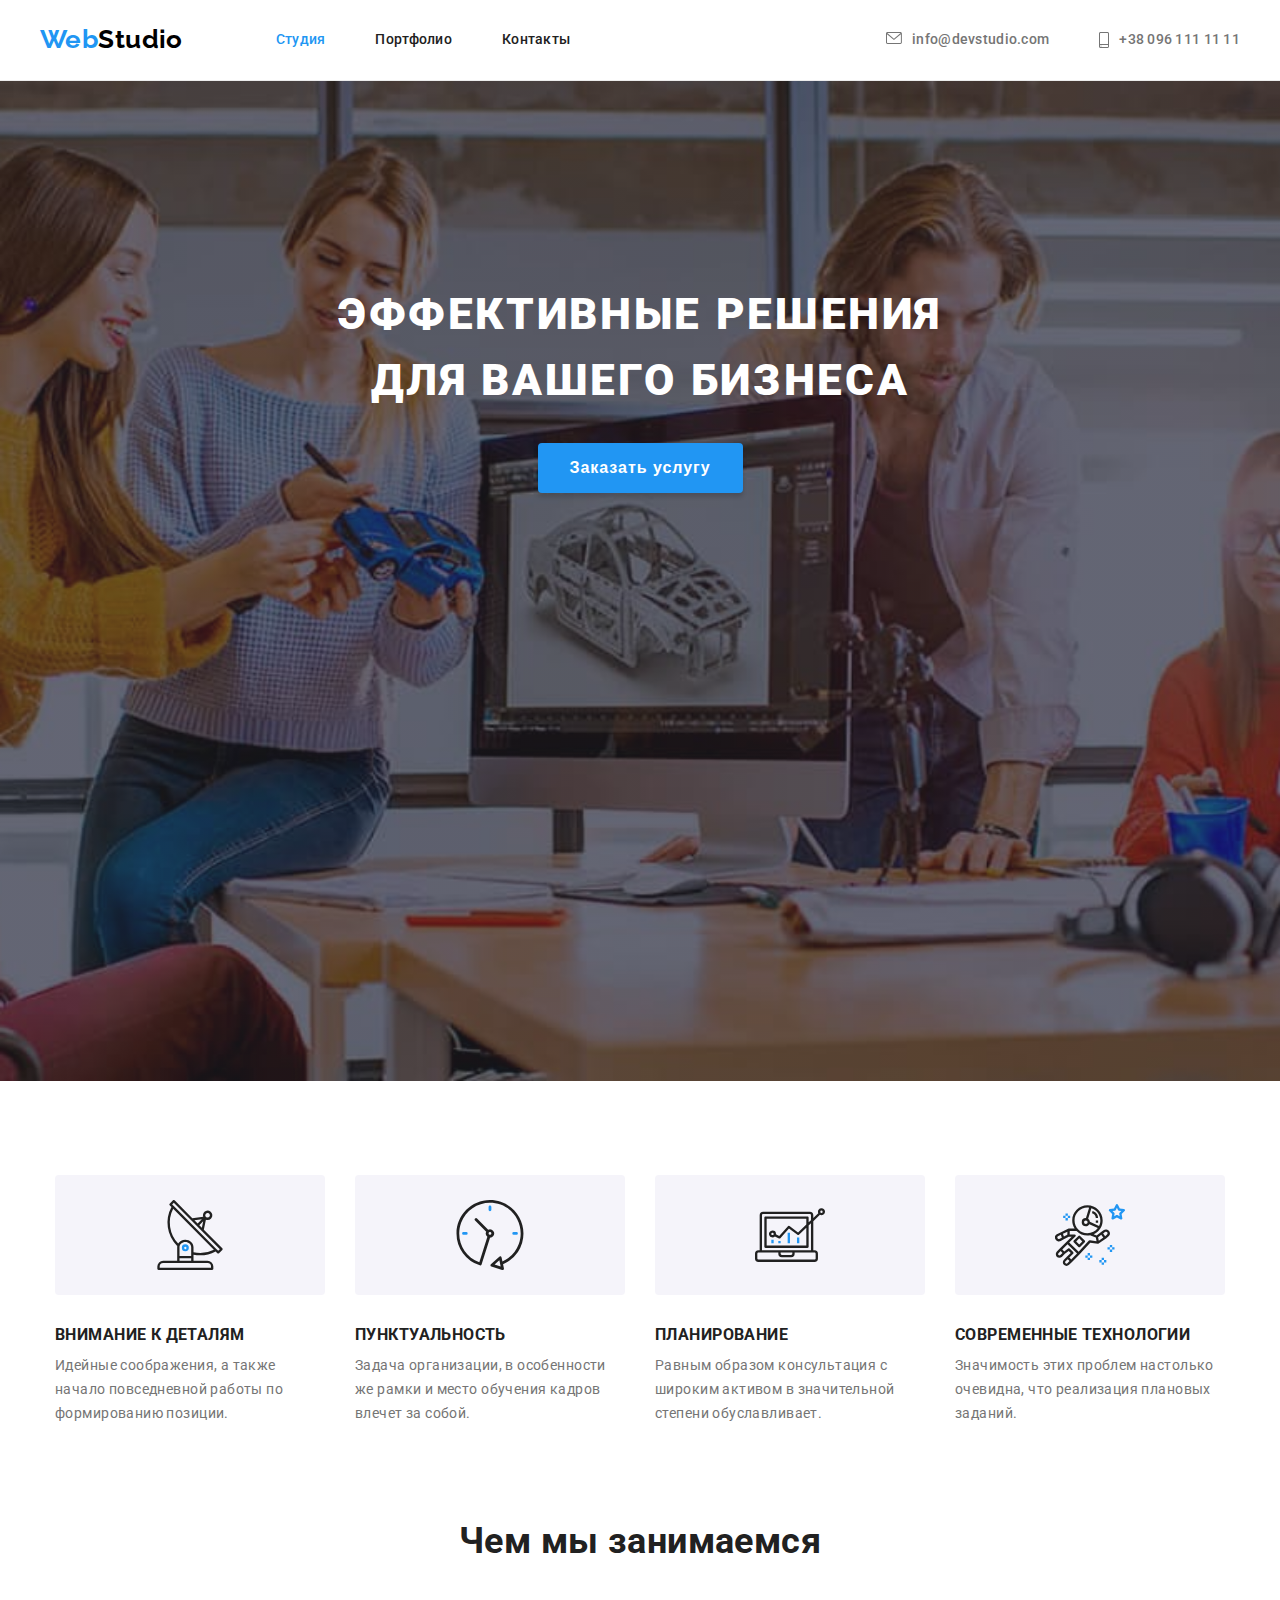
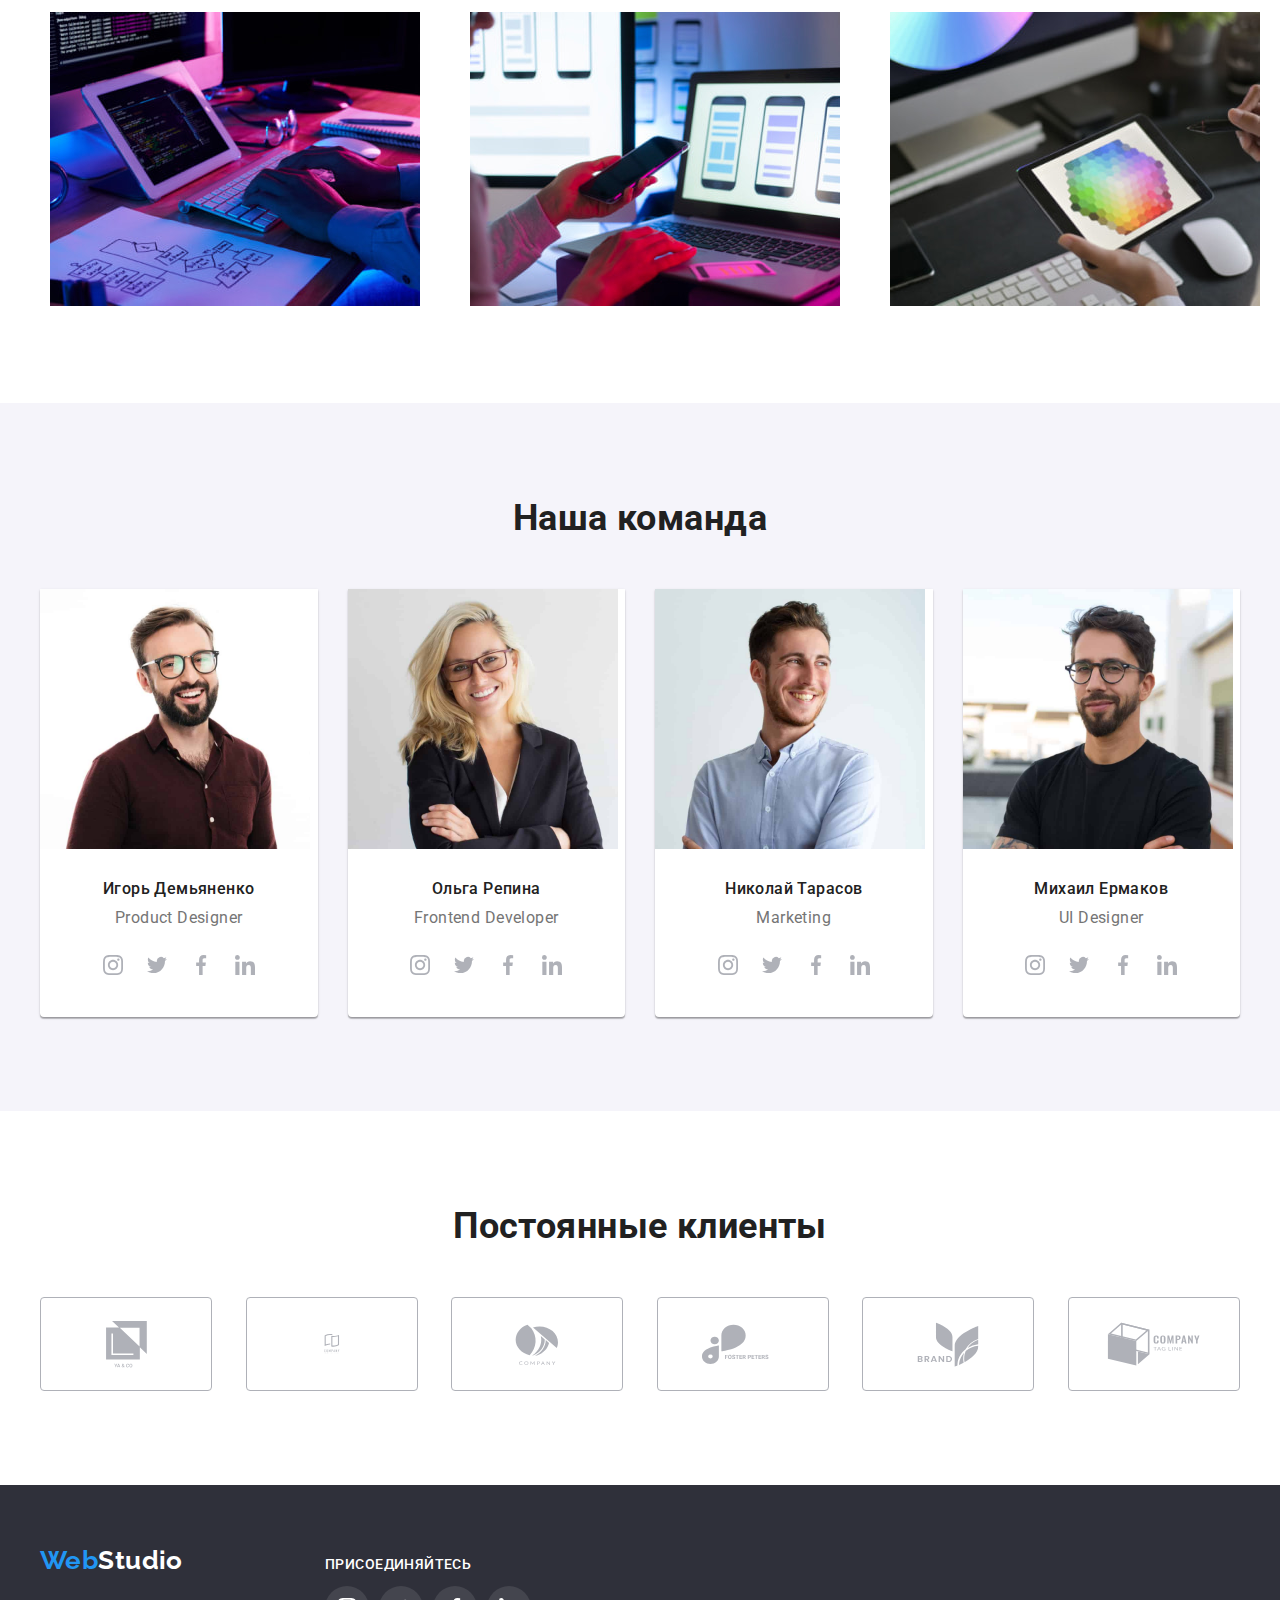
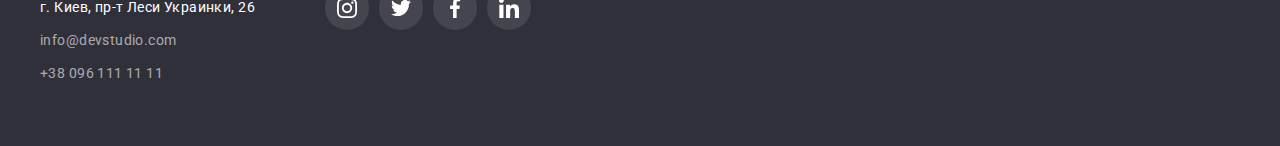
==== commit a7cefbd6: "fix hover&focus" ====
--- a/index.html
+++ b/index.html
@@ -49,8 +49,8 @@
               <svg class="header-icon" width="16" height="12">
                 <use href="./images/symbol-defs.svg#icon-leter"></use>
               </svg>
-              info@devstudio.com</a>
-            
+              info@devstudio.com</a
+            >
           </li>
           <li class="contacts-item link">
             <a
@@ -207,9 +207,11 @@
                   <li class="social-item">
                     <a href="" class="social-link">
                       <svg class="social-icon" width="20" height="20">
-                        <use href="./images/symbol-defs.svg#icon-instagram"></use>
-                      </svg>
-                    </a> 
+                        <use
+                          href="./images/symbol-defs.svg#icon-instagram"
+                        ></use>
+                      </svg>
+                    </a>
                   </li>
                   <li class="social-item">
                     <a href="" class="social-link">
@@ -221,20 +223,23 @@
                   <li class="social-item">
                     <a href="" class="social-link">
                       <svg class="social-icon" width="20" height="20">
-                        <use href="./images/symbol-defs.svg#icon-facebook"></use>
-                      </svg>
-                    </a>
-                  </li>
-                  <li class="social-item">
-                    <a href="" class="social-link">
-                      <svg class="social-icon" width="20" height="20">
-                        <use href="./images/symbol-defs.svg#icon-linkedin"></use>
-                      </svg>
-                    </a>
-                  
-                  </li>
-                </ul> 
-                </div>
+                        <use
+                          href="./images/symbol-defs.svg#icon-facebook"
+                        ></use>
+                      </svg>
+                    </a>
+                  </li>
+                  <li class="social-item">
+                    <a href="" class="social-link">
+                      <svg class="social-icon" width="20" height="20">
+                        <use
+                          href="./images/symbol-defs.svg#icon-linkedin"
+                        ></use>
+                      </svg>
+                    </a>
+                  </li>
+                </ul>
+              </div>
             </li>
             <li class="team-item">
               <img
@@ -246,37 +251,43 @@
               <div class="team-item-card">
                 <h3 class="team-heading">Николай Тарасов</h3>
                 <p lang="en" class="team-text">Marketing</p>
-              
-              <ul class="list team-social-menu">
-                <li class="social-item">
-                  <a href="" class="social-link">
-                    <svg class="social-icon" width="20" height="20">
-                      <use href="./images/symbol-defs.svg#icon-instagram"></use>
-                    </svg>
-                  </a> 
-                </li>
-                <li class="social-item">
-                  <a href="" class="social-link">
-                    <svg class="social-icon" width="20" height="20">
-                      <use href="./images/symbol-defs.svg#icon-twitter"></use>
-                    </svg>
-                  </a>
-                </li>
-                <li class="social-item">
-                  <a href="" class="social-link">
-                    <svg class="social-icon" width="20" height="20">
-                      <use href="./images/symbol-defs.svg#icon-facebook"></use>
-                    </svg>
-                  </a>
-                </li>
-                <li class="social-item">
-                  <a href="" class="social-link">
-                    <svg class="social-icon" width="20" height="20">
-                      <use href="./images/symbol-defs.svg#icon-linkedin"></use>
-                    </svg>
-                  </a>
-                </li>
-              </ul> 
+
+                <ul class="list team-social-menu">
+                  <li class="social-item">
+                    <a href="" class="social-link">
+                      <svg class="social-icon" width="20" height="20">
+                        <use
+                          href="./images/symbol-defs.svg#icon-instagram"
+                        ></use>
+                      </svg>
+                    </a>
+                  </li>
+                  <li class="social-item">
+                    <a href="" class="social-link">
+                      <svg class="social-icon" width="20" height="20">
+                        <use href="./images/symbol-defs.svg#icon-twitter"></use>
+                      </svg>
+                    </a>
+                  </li>
+                  <li class="social-item">
+                    <a href="" class="social-link">
+                      <svg class="social-icon" width="20" height="20">
+                        <use
+                          href="./images/symbol-defs.svg#icon-facebook"
+                        ></use>
+                      </svg>
+                    </a>
+                  </li>
+                  <li class="social-item">
+                    <a href="" class="social-link">
+                      <svg class="social-icon" width="20" height="20">
+                        <use
+                          href="./images/symbol-defs.svg#icon-linkedin"
+                        ></use>
+                      </svg>
+                    </a>
+                  </li>
+                </ul>
               </div>
             </li>
             <li class="team-item">
@@ -289,36 +300,42 @@
               <div class="team-item-card">
                 <h3 class="team-heading">Михаил Ермаков</h3>
                 <p lang="en" class="team-text">UI Designer</p>
-              <ul class="list team-social-menu">
-                <li class="social-item">
-                  <a href="" class="social-link">
-                    <svg class="social-icon" width="20" height="20">
-                      <use href="./images/symbol-defs.svg#icon-instagram"></use>
-                    </svg>
-                  </a> 
-                </li>
-                <li class="social-item">
-                  <a href="" class="social-link">
-                    <svg class="social-icon" width="20" height="20">
-                      <use href="./images/symbol-defs.svg#icon-twitter"></use>
-                    </svg>
-                  </a>
-                </li>
-                <li class="social-item">
-                  <a href="" class="social-link">
-                    <svg class="social-icon" width="20" height="20">
-                      <use href="./images/symbol-defs.svg#icon-facebook"></use>
-                    </svg>
-                  </a>
-                </li>
-                <li class="social-item">
-                  <a href="" class="social-link">
-                    <svg class="social-icon" width="20" height="20">
-                      <use href="./images/symbol-defs.svg#icon-linkedin"></use>
-                    </svg>
-                  </a>
-                </li>
-              </ul> 
+                <ul class="list team-social-menu">
+                  <li class="social-item">
+                    <a href="" class="social-link">
+                      <svg class="social-icon" width="20" height="20">
+                        <use
+                          href="./images/symbol-defs.svg#icon-instagram"
+                        ></use>
+                      </svg>
+                    </a>
+                  </li>
+                  <li class="social-item">
+                    <a href="" class="social-link">
+                      <svg class="social-icon" width="20" height="20">
+                        <use href="./images/symbol-defs.svg#icon-twitter"></use>
+                      </svg>
+                    </a>
+                  </li>
+                  <li class="social-item">
+                    <a href="" class="social-link">
+                      <svg class="social-icon" width="20" height="20">
+                        <use
+                          href="./images/symbol-defs.svg#icon-facebook"
+                        ></use>
+                      </svg>
+                    </a>
+                  </li>
+                  <li class="social-item">
+                    <a href="" class="social-link">
+                      <svg class="social-icon" width="20" height="20">
+                        <use
+                          href="./images/symbol-defs.svg#icon-linkedin"
+                        ></use>
+                      </svg>
+                    </a>
+                  </li>
+                </ul>
               </div>
             </li>
           </ul>
@@ -329,15 +346,16 @@
           <h2 class="clients-title">Постоянные клиенты</h2>
           <ul class="client-menu list">
             <li class="client-item">
-              <a href="" class="client-link">
-                <svg class="client-icon">
+              <a class="client-link" href="" >
+                <svg class="client-icon" width="41" height="46.7">
                   <use href="./images/symbol-defs.svg#icon-union"></use>
                 </svg>
               </a>
             </li>
             <li class="client-item">
-              <a href="" class="client-link">
-                <svg class="client-icon">
+              <a class="client-link" href="" >
+                <svg class="client-icon" width="40" height="52">
+            
                   <use
                     href="./images/symbol-defs.svg#icon-company-tag-line"
                   ></use>
@@ -345,29 +363,29 @@
               </a>
             </li>
             <li class="client-item">
-              <a href="" class="client-link">
-                <svg class="client-icon">
+              <a class="client-link" href="" >
+                <svg class="client-icon" width="43.46" height="41.18">
                   <use href="./images/symbol-defs.svg#icon-group"></use>
                 </svg>
               </a>
             </li>
             <li class="client-item">
-              <a href="" class="client-link">
-                <svg class="client-icon">
+              <a class="client-link" href="" >
+                <svg class="client-icon" width="84.44" height="40.62">
                   <use href="./images/symbol-defs.svg#icon-foster-peters"></use>
                 </svg>
               </a>
             </li>
             <li class="client-item">
-              <a href="" class="client-link">
-                <svg class="client-icon">
+              <a class="client-link" href="" >
+                <svg class="client-icon" width="62.54" height="45.43">
                   <use href="./images/symbol-defs.svg#icon-brand"></use>
                 </svg>
               </a>
             </li>
             <li class="client-item">
-              <a href="" class="client-link">
-                <svg class="client-icon">
+              <a class="client-link" href="" >
+                <svg class="client-icon" width="93.79" height="43.93">
                   <use href="./images/symbol-defs.svg#icon-tag-line"></use>
                 </svg>
               </a>
@@ -446,4 +464,3 @@
     </footer>
   </body>
 </html>
-
--- a/css/styles.css
+++ b/css/styles.css
@@ -104,11 +104,10 @@
 }
 .logo-header {
   padding-top: 24px;
-  padding-bottom: 25px;
+  padding-bottom: 25px; margin-right: 93px;
 }
 .site-nav {
   display: flex;
-  margin-left: 93px;
 }
 .site-nav .nav-item:not(:last-child) {
   margin-right: 50px;
@@ -134,30 +133,15 @@
   list-style: none;
 }
 .header-icon {
+
+  margin-right: 10px;
   fill: var(--primary-text-color);
-  margin-right: 10px;
-}
+  vertical-align: middle;}
+/* align-items: center;} */
 .contacts-link:hover .header-icon,
 .contacts-link:focus .header-icon {
   fill: var(--accent-color);
 }
-/* .contacts-link::before {
-  content: '';
-  width: 16px;
-  height: 12px;
-  margin-right: 10px;
-  background-repeat: no-repeat;
-  background-color: #fff;
-  background-size: contain;
-}
-.contacts-logo-list::before {
-  background-image: url(../images/background-images/envelope.svg);
-}
-.contacts-logo-phone::before {
-  background-image: url(../images/background-images/smartphone.svg);
-  width: 10px;
-  height: 16px; */
-
 .contacts-nav-menu {
   display: flex;
   margin-left: auto;
@@ -317,6 +301,7 @@
 }
 .work-image {
   display: block;
+  width: 100%;
   height: auto;
 }
 .text-submite {
@@ -351,6 +336,8 @@
 }
 .card-image {
   display: block;
+  width: 100%;
+  height: auto;
 }
 /* Блок соцсетей */
 .social-menu {
@@ -384,15 +371,14 @@
 .team .social-icon {
   fill: var(--border-client);
 }
-.social-item:hover,
-.social-item:focus {
-  background-color: var(--accent-color);
-  color: var(--logo-bg-white-color);
-  border-radius: 50%;
-}
-.social-item:hover .social-icon,
-.social-item:focus .social-icon {
-  fill: var(--logo-bg-white-color);
+.social-link:hover,
+.social-link:focus {
+    background-color: var(--accent-color);
+    fill: var(--logo-bg-white-color);
+}
+.social-link:hover .social-icon,
+.social-link:focus .social-icon {
+    fill: var(--logo-bg-white-color);
 }
 .team-heading {
   margin-bottom: 10px;
@@ -426,6 +412,8 @@
 }
 .client-item {
   display: block;
+  width: 100%;
+  height: auto;
   flex-basis: calc(100% / 6 - 30px);
 }
 .client-link {
@@ -441,17 +429,15 @@
   margin-right: 30px;
 }
 .client-icon {
-  width: 106px;
-  height: 60px;
-  /* fill: rebeccapurple */
   fill: var(--border-client);
 }
 .client-link:hover,
 .client-link:focus {
+  color: var(--accent-color);
   border-color: var(--accent-color);
 }
-.client-item:hover .client-icon,
-.client-item:focus .client-icon {
+.client-link:hover .client-icon,
+.client-link:focus .client-icon {
   fill: var(--accent-color);
 }
 /*Портфолио*/
@@ -514,7 +500,7 @@
   background-color: var(--button-bg-color);
 }
 
-/* Наши роботы */
+/* Примеры работ */
 
 .work-list {
   display: flex;
@@ -526,7 +512,11 @@
 .work-list-item {
   flex-basis: calc(100% / 3 - 30px);
   margin-left: 30px;
-  margin-bottom: 30px;
+  margin-bottom: 30px; list-style: none;
+}
+.work-list-link {
+  text-decoration: none;
+  
 }
 .work-list-item:hover,
 .work-list-item:focus {
@@ -536,8 +526,11 @@
 }
 .work-portfolio-image {
   display: block;
+  width: 100%;
+  height: auto;
 }
 .title-portfolio {
+  color: var(--title-text-color);
   font-weight: 700;
   font-size: 18px;
   line-height: 2;
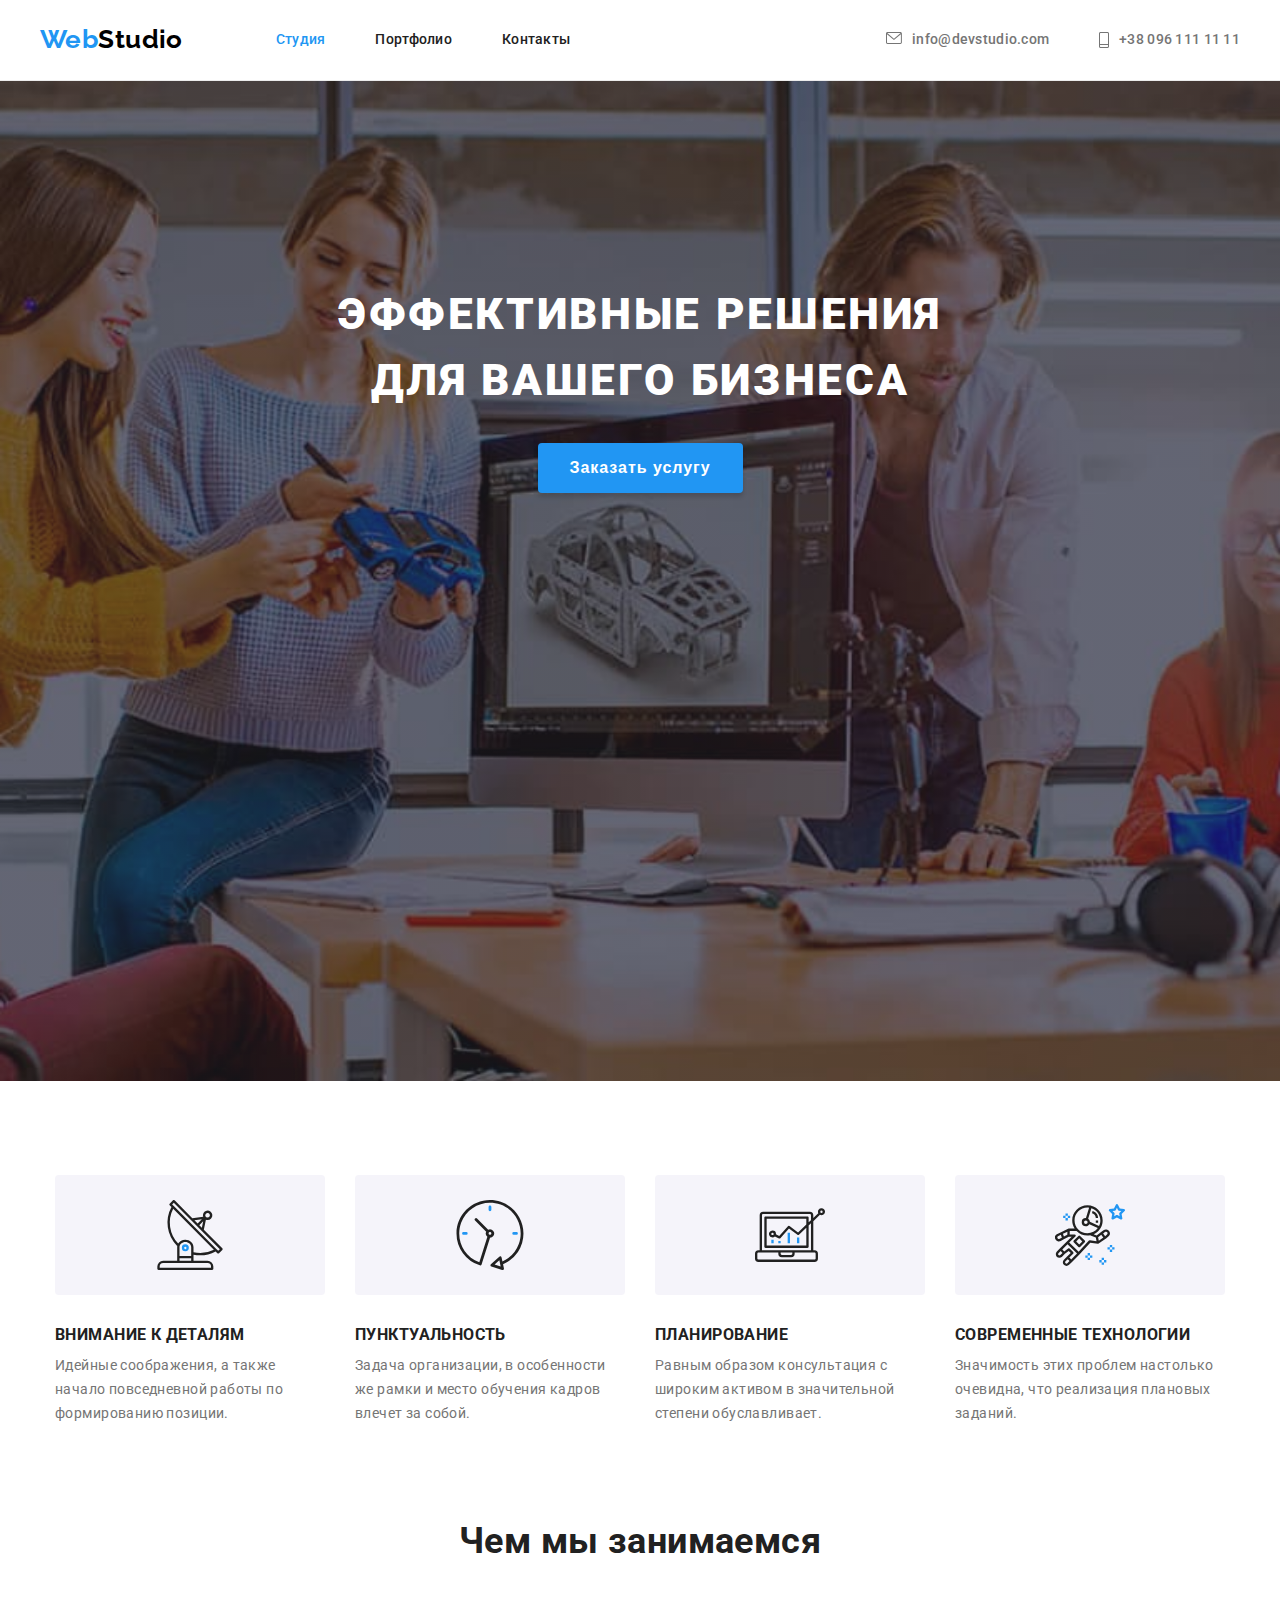
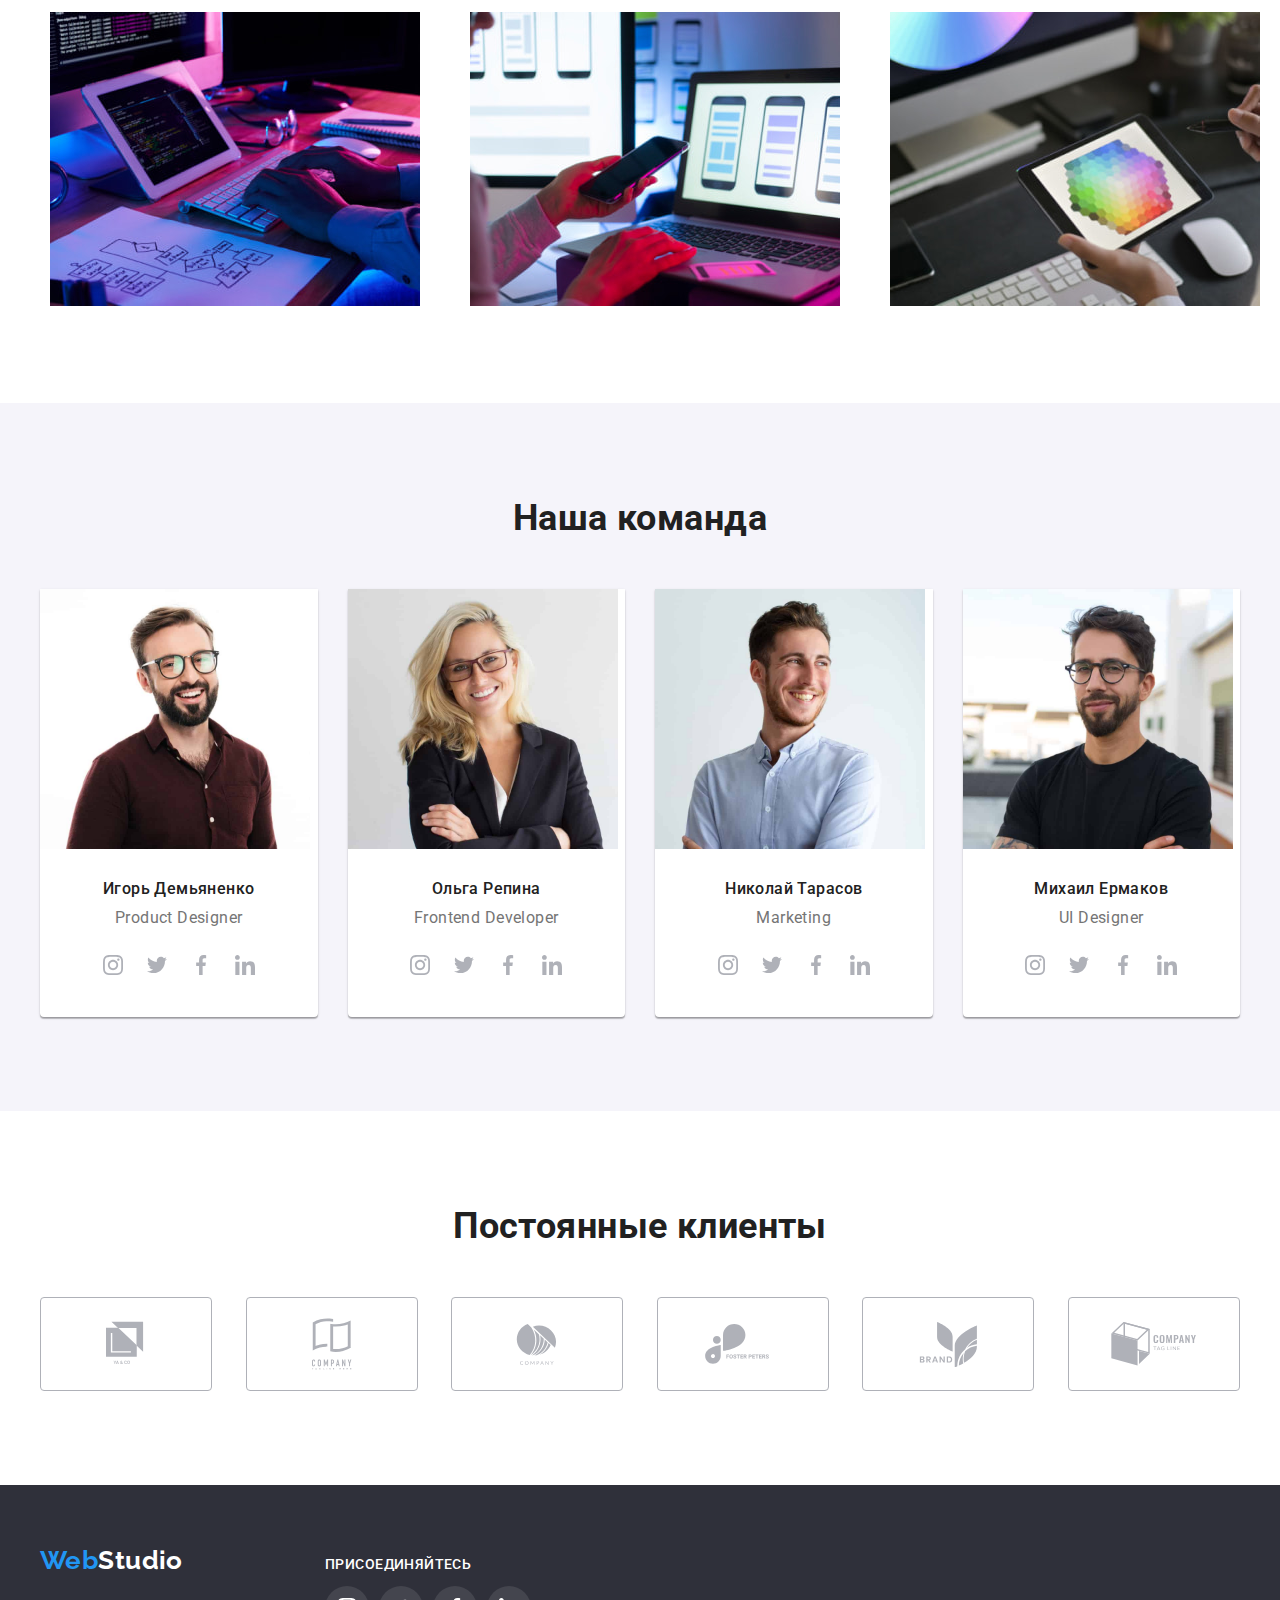
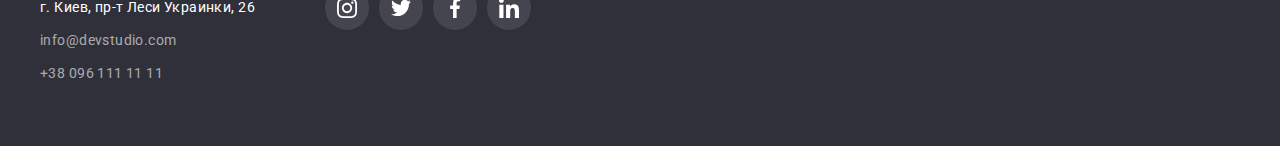
==== commit 521b18b6: "change sprite" ====
--- a/index.html
+++ b/index.html
@@ -47,7 +47,7 @@
               class="contacts-link contacts-logo-list"
             >
               <svg class="header-icon" width="16" height="12">
-                <use href="./images/symbol-defs.svg#icon-leter"></use>
+                <use href="./images/sprite1.svg#icon-leter"></use>
               </svg>
               info@devstudio.com</a
             >
@@ -58,7 +58,7 @@
               class="contacts-link contacts-logo-phone"
             >
               <svg class="header-icon" width="10" height="16">
-                <use href="./images/symbol-defs.svg#icon-smartphone"></use>
+                <use href="./images/sprite1.svg#icon-phone"></use>
               </svg>
               +38 096 111 11 11
             </a>
@@ -160,32 +160,32 @@
                     <a href="" class="social-link">
                       <svg class="social-icon" width="20" height="20">
                         <use
-                          href="./images/symbol-defs.svg#icon-instagram"
-                        ></use>
-                      </svg>
-                    </a>
-                  </li>
-                  <li class="social-item">
-                    <a href="" class="social-link">
-                      <svg class="social-icon" width="20" height="20">
-                        <use href="./images/symbol-defs.svg#icon-twitter"></use>
-                      </svg>
-                    </a>
-                  </li>
-                  <li class="social-item">
-                    <a href="" class="social-link">
-                      <svg class="social-icon" width="20" height="20">
-                        <use
-                          href="./images/symbol-defs.svg#icon-facebook"
-                        ></use>
-                      </svg>
-                    </a>
-                  </li>
-                  <li class="social-item">
-                    <a href="" class="social-link">
-                      <svg class="social-icon" width="20" height="20">
-                        <use
-                          href="./images/symbol-defs.svg#icon-linkedin"
+                          href="./images/sprite1.svg#icon-instagram"
+                        ></use>
+                      </svg>
+                    </a>
+                  </li>
+                  <li class="social-item">
+                    <a href="" class="social-link">
+                      <svg class="social-icon" width="20" height="20">
+                        <use href="./images/sprite1.svg#icon-twitter"></use>
+                      </svg>
+                    </a>
+                  </li>
+                  <li class="social-item">
+                    <a href="" class="social-link">
+                      <svg class="social-icon" width="20" height="20">
+                        <use
+                          href="./images/sprite1.svg#icon-facebook"
+                        ></use>
+                      </svg>
+                    </a>
+                  </li>
+                  <li class="social-item">
+                    <a href="" class="social-link">
+                      <svg class="social-icon" width="20" height="20">
+                        <use
+                          href="./images/sprite1.svg#icon-linkedin"
                         ></use>
                       </svg>
                     </a>
@@ -208,32 +208,32 @@
                     <a href="" class="social-link">
                       <svg class="social-icon" width="20" height="20">
                         <use
-                          href="./images/symbol-defs.svg#icon-instagram"
-                        ></use>
-                      </svg>
-                    </a>
-                  </li>
-                  <li class="social-item">
-                    <a href="" class="social-link">
-                      <svg class="social-icon" width="20" height="20">
-                        <use href="./images/symbol-defs.svg#icon-twitter"></use>
-                      </svg>
-                    </a>
-                  </li>
-                  <li class="social-item">
-                    <a href="" class="social-link">
-                      <svg class="social-icon" width="20" height="20">
-                        <use
-                          href="./images/symbol-defs.svg#icon-facebook"
-                        ></use>
-                      </svg>
-                    </a>
-                  </li>
-                  <li class="social-item">
-                    <a href="" class="social-link">
-                      <svg class="social-icon" width="20" height="20">
-                        <use
-                          href="./images/symbol-defs.svg#icon-linkedin"
+                          href="./images/sprite1.svg#icon-instagram"
+                        ></use>
+                      </svg>
+                    </a>
+                  </li>
+                  <li class="social-item">
+                    <a href="" class="social-link">
+                      <svg class="social-icon" width="20" height="20">
+                        <use href="./images/sprite1.svg#icon-twitter"></use>
+                      </svg>
+                    </a>
+                  </li>
+                  <li class="social-item">
+                    <a href="" class="social-link">
+                      <svg class="social-icon" width="20" height="20">
+                        <use
+                          href="./images/sprite1.svg#icon-facebook"
+                        ></use>
+                      </svg>
+                    </a>
+                  </li>
+                  <li class="social-item">
+                    <a href="" class="social-link">
+                      <svg class="social-icon" width="20" height="20">
+                        <use
+                          href="./images/sprite1.svg#icon-linkedin"
                         ></use>
                       </svg>
                     </a>
@@ -257,32 +257,32 @@
                     <a href="" class="social-link">
                       <svg class="social-icon" width="20" height="20">
                         <use
-                          href="./images/symbol-defs.svg#icon-instagram"
-                        ></use>
-                      </svg>
-                    </a>
-                  </li>
-                  <li class="social-item">
-                    <a href="" class="social-link">
-                      <svg class="social-icon" width="20" height="20">
-                        <use href="./images/symbol-defs.svg#icon-twitter"></use>
-                      </svg>
-                    </a>
-                  </li>
-                  <li class="social-item">
-                    <a href="" class="social-link">
-                      <svg class="social-icon" width="20" height="20">
-                        <use
-                          href="./images/symbol-defs.svg#icon-facebook"
-                        ></use>
-                      </svg>
-                    </a>
-                  </li>
-                  <li class="social-item">
-                    <a href="" class="social-link">
-                      <svg class="social-icon" width="20" height="20">
-                        <use
-                          href="./images/symbol-defs.svg#icon-linkedin"
+                          href="./images/sprite1.svg#icon-instagram"
+                        ></use>
+                      </svg>
+                    </a>
+                  </li>
+                  <li class="social-item">
+                    <a href="" class="social-link">
+                      <svg class="social-icon" width="20" height="20">
+                        <use href="./images/sprite1.svg#icon-twitter"></use>
+                      </svg>
+                    </a>
+                  </li>
+                  <li class="social-item">
+                    <a href="" class="social-link">
+                      <svg class="social-icon" width="20" height="20">
+                        <use
+                          href="./images/sprite1.svg#icon-facebook"
+                        ></use>
+                      </svg>
+                    </a>
+                  </li>
+                  <li class="social-item">
+                    <a href="" class="social-link">
+                      <svg class="social-icon" width="20" height="20">
+                        <use
+                          href="./images/sprite1.svg#icon-linkedin"
                         ></use>
                       </svg>
                     </a>
@@ -305,32 +305,32 @@
                     <a href="" class="social-link">
                       <svg class="social-icon" width="20" height="20">
                         <use
-                          href="./images/symbol-defs.svg#icon-instagram"
-                        ></use>
-                      </svg>
-                    </a>
-                  </li>
-                  <li class="social-item">
-                    <a href="" class="social-link">
-                      <svg class="social-icon" width="20" height="20">
-                        <use href="./images/symbol-defs.svg#icon-twitter"></use>
-                      </svg>
-                    </a>
-                  </li>
-                  <li class="social-item">
-                    <a href="" class="social-link">
-                      <svg class="social-icon" width="20" height="20">
-                        <use
-                          href="./images/symbol-defs.svg#icon-facebook"
-                        ></use>
-                      </svg>
-                    </a>
-                  </li>
-                  <li class="social-item">
-                    <a href="" class="social-link">
-                      <svg class="social-icon" width="20" height="20">
-                        <use
-                          href="./images/symbol-defs.svg#icon-linkedin"
+                          href="./images/sprite1.svg#icon-instagram"
+                        ></use>
+                      </svg>
+                    </a>
+                  </li>
+                  <li class="social-item">
+                    <a href="" class="social-link">
+                      <svg class="social-icon" width="20" height="20">
+                        <use href="./images/sprite1.svg#icon-twitter"></use>
+                      </svg>
+                    </a>
+                  </li>
+                  <li class="social-item">
+                    <a href="" class="social-link">
+                      <svg class="social-icon" width="20" height="20">
+                        <use
+                          href="./images/sprite1.svg#icon-facebook"
+                        ></use>
+                      </svg>
+                    </a>
+                  </li>
+                  <li class="social-item">
+                    <a href="" class="social-link">
+                      <svg class="social-icon" width="20" height="20">
+                        <use
+                          href="./images/sprite1.svg#icon-linkedin"
                         ></use>
                       </svg>
                     </a>
@@ -341,6 +341,7 @@
           </ul>
         </div>
       </section>
+      <!-- Постоянные клиенты -->
       <section class="clients">
         <div class="container">
           <h2 class="clients-title">Постоянные клиенты</h2>
@@ -348,7 +349,7 @@
             <li class="client-item">
               <a class="client-link" href="" >
                 <svg class="client-icon" width="41" height="46.7">
-                  <use href="./images/symbol-defs.svg#icon-union"></use>
+                  <use href="./images/sprite1.svg#icon-logo-1"></use>
                 </svg>
               </a>
             </li>
@@ -357,7 +358,7 @@
                 <svg class="client-icon" width="40" height="52">
             
                   <use
-                    href="./images/symbol-defs.svg#icon-company-tag-line"
+                    href="./images/sprite1.svg#icon-logo-2"
                   ></use>
                 </svg>
               </a>
@@ -365,28 +366,28 @@
             <li class="client-item">
               <a class="client-link" href="" >
                 <svg class="client-icon" width="43.46" height="41.18">
-                  <use href="./images/symbol-defs.svg#icon-group"></use>
+                  <use href="./images/sprite1.svg#icon-logo-3"></use>
                 </svg>
               </a>
             </li>
             <li class="client-item">
               <a class="client-link" href="" >
                 <svg class="client-icon" width="84.44" height="40.62">
-                  <use href="./images/symbol-defs.svg#icon-foster-peters"></use>
+                  <use href="./images/sprite1.svg#icon-logo-4"></use>
                 </svg>
               </a>
             </li>
             <li class="client-item">
               <a class="client-link" href="" >
                 <svg class="client-icon" width="62.54" height="45.43">
-                  <use href="./images/symbol-defs.svg#icon-brand"></use>
+                  <use href="./images/sprite1.svg#icon-logo-5"></use>
                 </svg>
               </a>
             </li>
             <li class="client-item">
               <a class="client-link" href="" >
                 <svg class="client-icon" width="93.79" height="43.93">
-                  <use href="./images/symbol-defs.svg#icon-tag-line"></use>
+                  <use href="./images/sprite1.svg#icon-logo-6"></use>
                 </svg>
               </a>
             </li>
@@ -433,28 +434,28 @@
             <li class="social-item">
               <a href="" class="social-link">
                 <svg class="social-icon" width="20" height="20">
-                  <use href="./images/symbol-defs.svg#icon-instagram"></use>
+                  <use href="./images/sprite1.svg#icon-instagram"></use>
                 </svg>
               </a>
             </li>
             <li class="social-item">
               <a href="" class="social-link">
                 <svg class="social-icon" width="20" height="20">
-                  <use href="./images/symbol-defs.svg#icon-twitter"></use>
+                  <use href="./images/sprite1.svg#icon-twitter"></use>
                 </svg>
               </a>
             </li>
             <li class="social-item">
               <a href="" class="social-link">
                 <svg class="social-icon" width="20" height="20">
-                  <use href="./images/symbol-defs.svg#icon-facebook"></use>
+                  <use href="./images/sprite1.svg#icon-facebook"></use>
                 </svg>
               </a>
             </li>
             <li class="social-item">
               <a href="" class="social-link">
                 <svg class="social-icon" width="20" height="20">
-                  <use href="./images/symbol-defs.svg#icon-linkedin"></use>
+                  <use href="./images/sprite1.svg#icon-linkedin"></use>
                 </svg>
               </a>
             </li>
--- a/css/styles.css
+++ b/css/styles.css
@@ -101,6 +101,7 @@
 .header-nav {
   display: flex;
   align-items: center;
+  margin-right: auto;
 }
 .logo-header {
   padding-top: 24px;
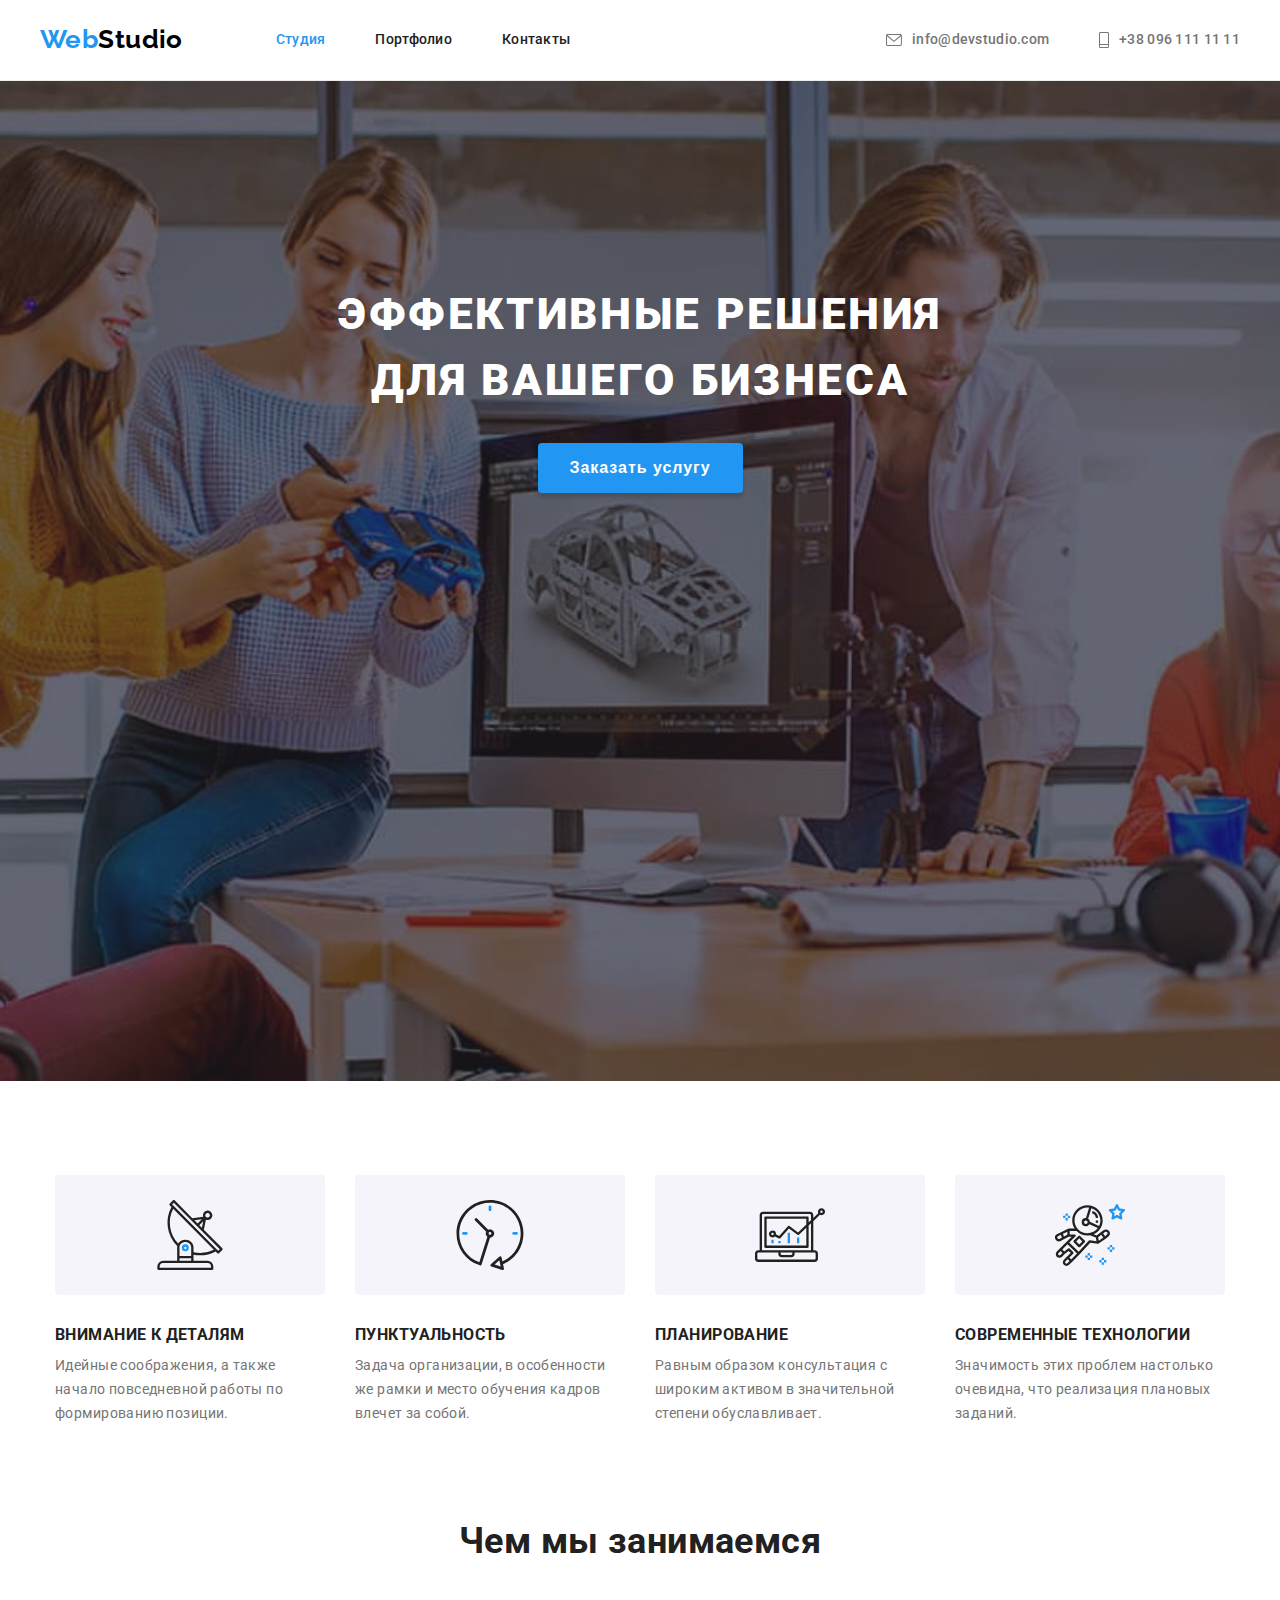
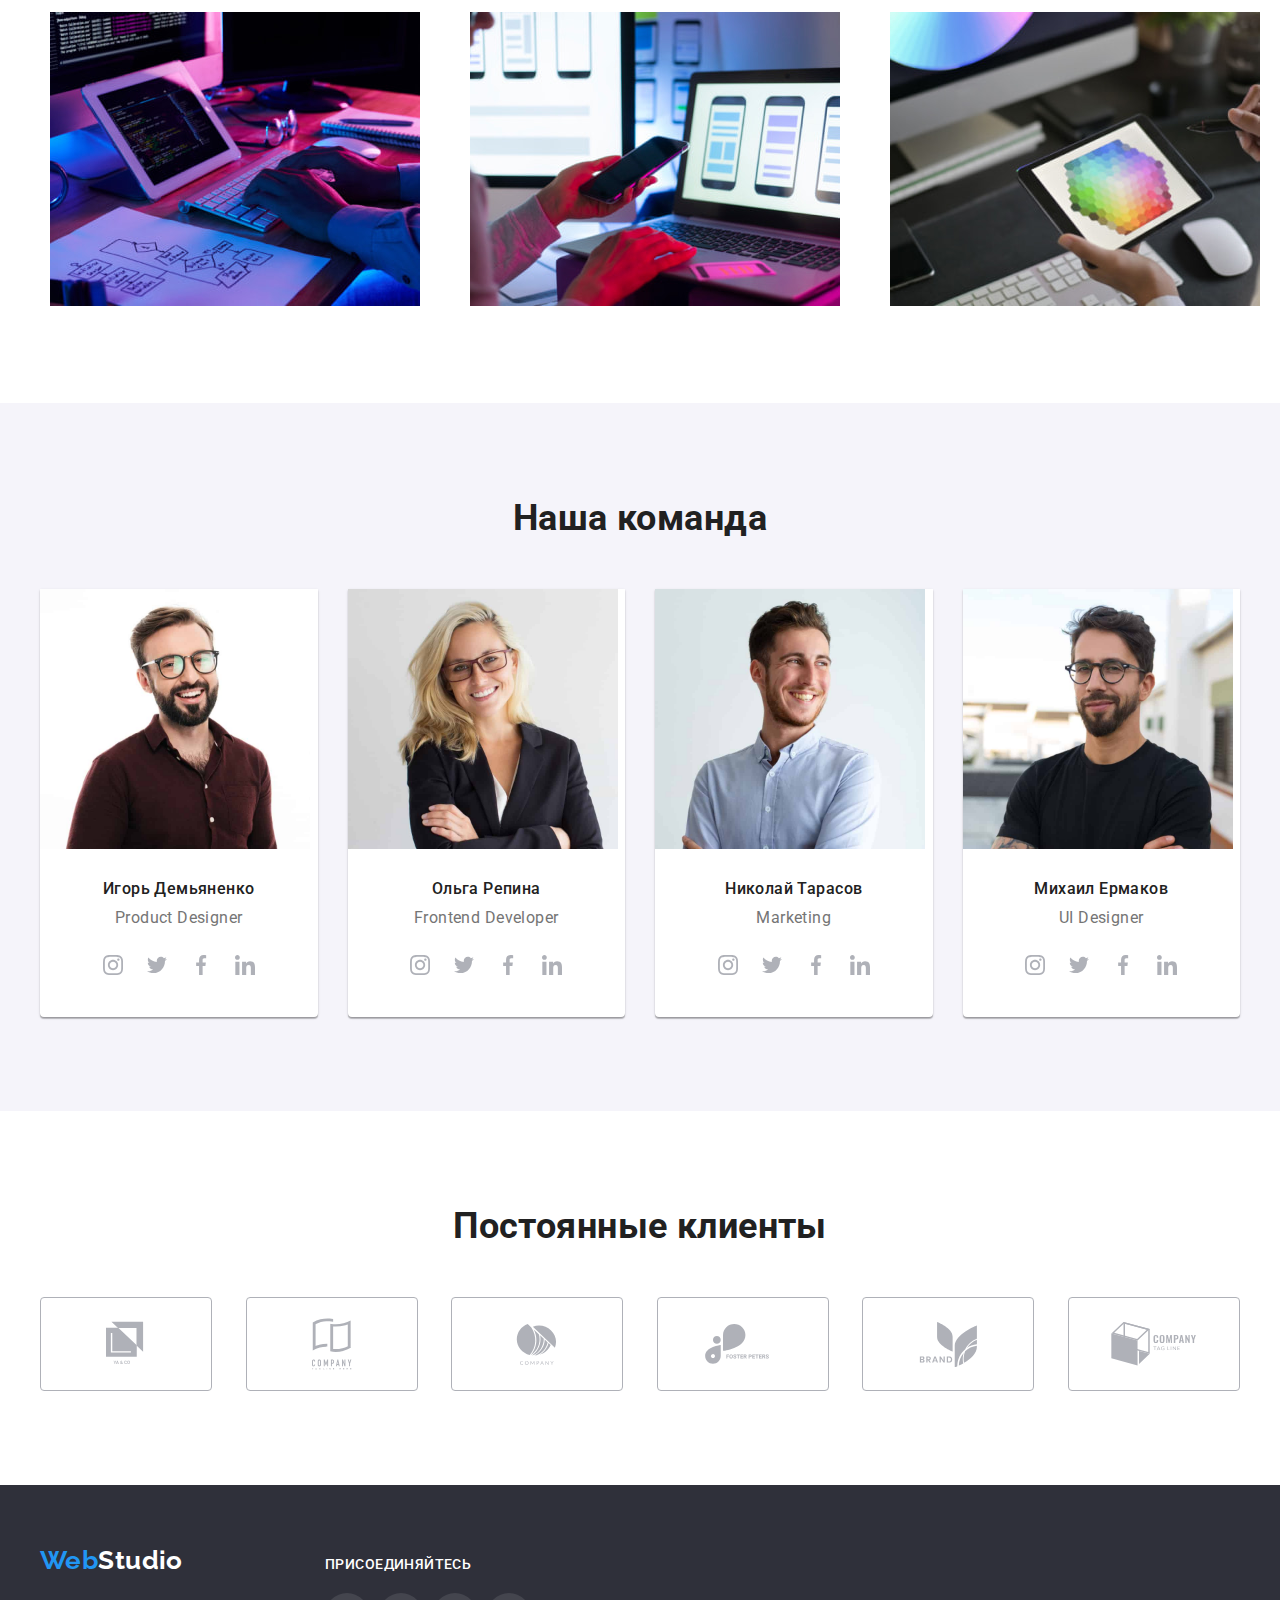
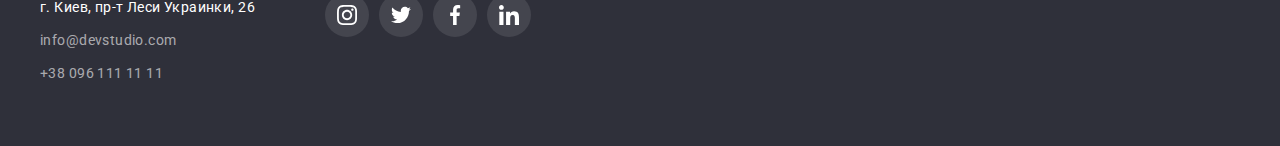
==== commit 19d1f5c9: "fix box-shadow .work-list-item" ====
--- a/index.html
+++ b/index.html
@@ -429,7 +429,7 @@
           </address>
         </div>
         <div class="social">
-          <h3 class="social-text-title">присоединяйтесь</h3>
+          <p class="social-text-title">присоединяйтесь</p>
           <ul class="list social-menu">
             <li class="social-item">
               <a href="" class="social-link">
--- a/css/styles.css
+++ b/css/styles.css
@@ -105,7 +105,8 @@
 }
 .logo-header {
   padding-top: 24px;
-  padding-bottom: 25px; margin-right: 93px;
+  padding-bottom: 25px;
+  margin-right: 93px;
 }
 .site-nav {
   display: flex;
@@ -129,15 +130,16 @@
 .contacts-nav,
 .contacts-link {
   display: inline-flex;
+  align-items: center;
   color: var(--primary-text-color);
   text-decoration: none;
   list-style: none;
 }
 .header-icon {
-
   margin-right: 10px;
   fill: var(--primary-text-color);
-  vertical-align: middle;}
+  vertical-align: middle;
+}
 /* align-items: center;} */
 .contacts-link:hover .header-icon,
 .contacts-link:focus .header-icon {
@@ -374,12 +376,12 @@
 }
 .social-link:hover,
 .social-link:focus {
-    background-color: var(--accent-color);
-    fill: var(--logo-bg-white-color);
+  background-color: var(--accent-color);
+  fill: var(--logo-bg-white-color);
 }
 .social-link:hover .social-icon,
 .social-link:focus .social-icon {
-    fill: var(--logo-bg-white-color);
+  fill: var(--logo-bg-white-color);
 }
 .team-heading {
   margin-bottom: 10px;
@@ -413,8 +415,8 @@
 }
 .client-item {
   display: block;
-  width: 100%;
-  height: auto;
+  /* width: 100%;
+  height: auto; */
   flex-basis: calc(100% / 6 - 30px);
 }
 .client-link {
@@ -513,22 +515,22 @@
 .work-list-item {
   flex-basis: calc(100% / 3 - 30px);
   margin-left: 30px;
-  margin-bottom: 30px; list-style: none;
+  margin-bottom: 30px;
+  list-style: none;
 }
 .work-list-link {
-  text-decoration: none;
-  
+  text-decoration: none; 
 }
 .work-list-item:hover,
 .work-list-item:focus {
   box-shadow: 0px 1px 1px rgba(0, 0, 0, 0.12), 0px 4px 4px rgba(0, 0, 0, 0.06),
     1px 4px 6px rgba(0, 0, 0, 0.16);
-    cursor: pointer;
+  cursor: pointer;
 }
 .work-portfolio-image {
   display: block;
   width: 100%;
-  height: auto;
+
 }
 .title-portfolio {
   color: var(--title-text-color);
@@ -586,7 +588,7 @@
   margin-bottom: 20px;
   font-weight: 500;
   font-size: 14px;
-  line-height: 1.14px;
+  line-height: 1.14;
   text-transform: uppercase;
   color: var(--logo-bg-white-color);
 }
